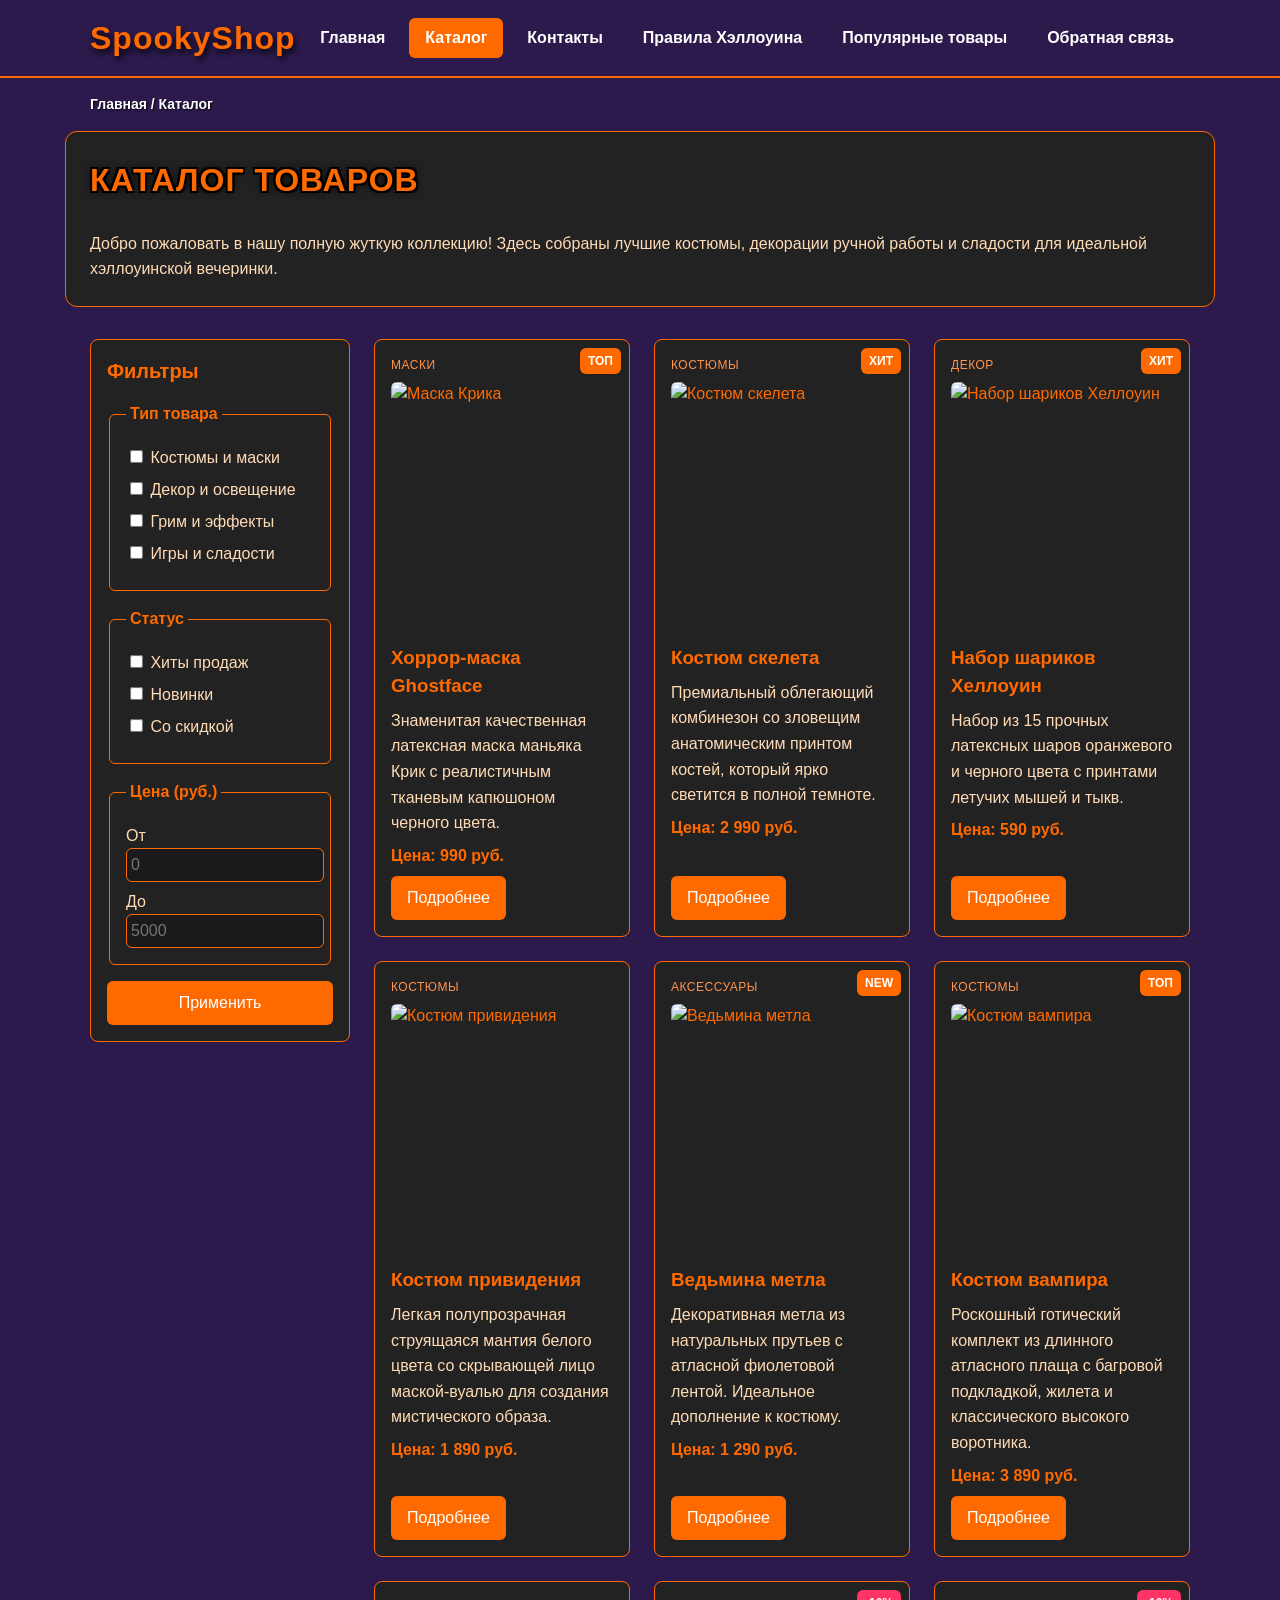
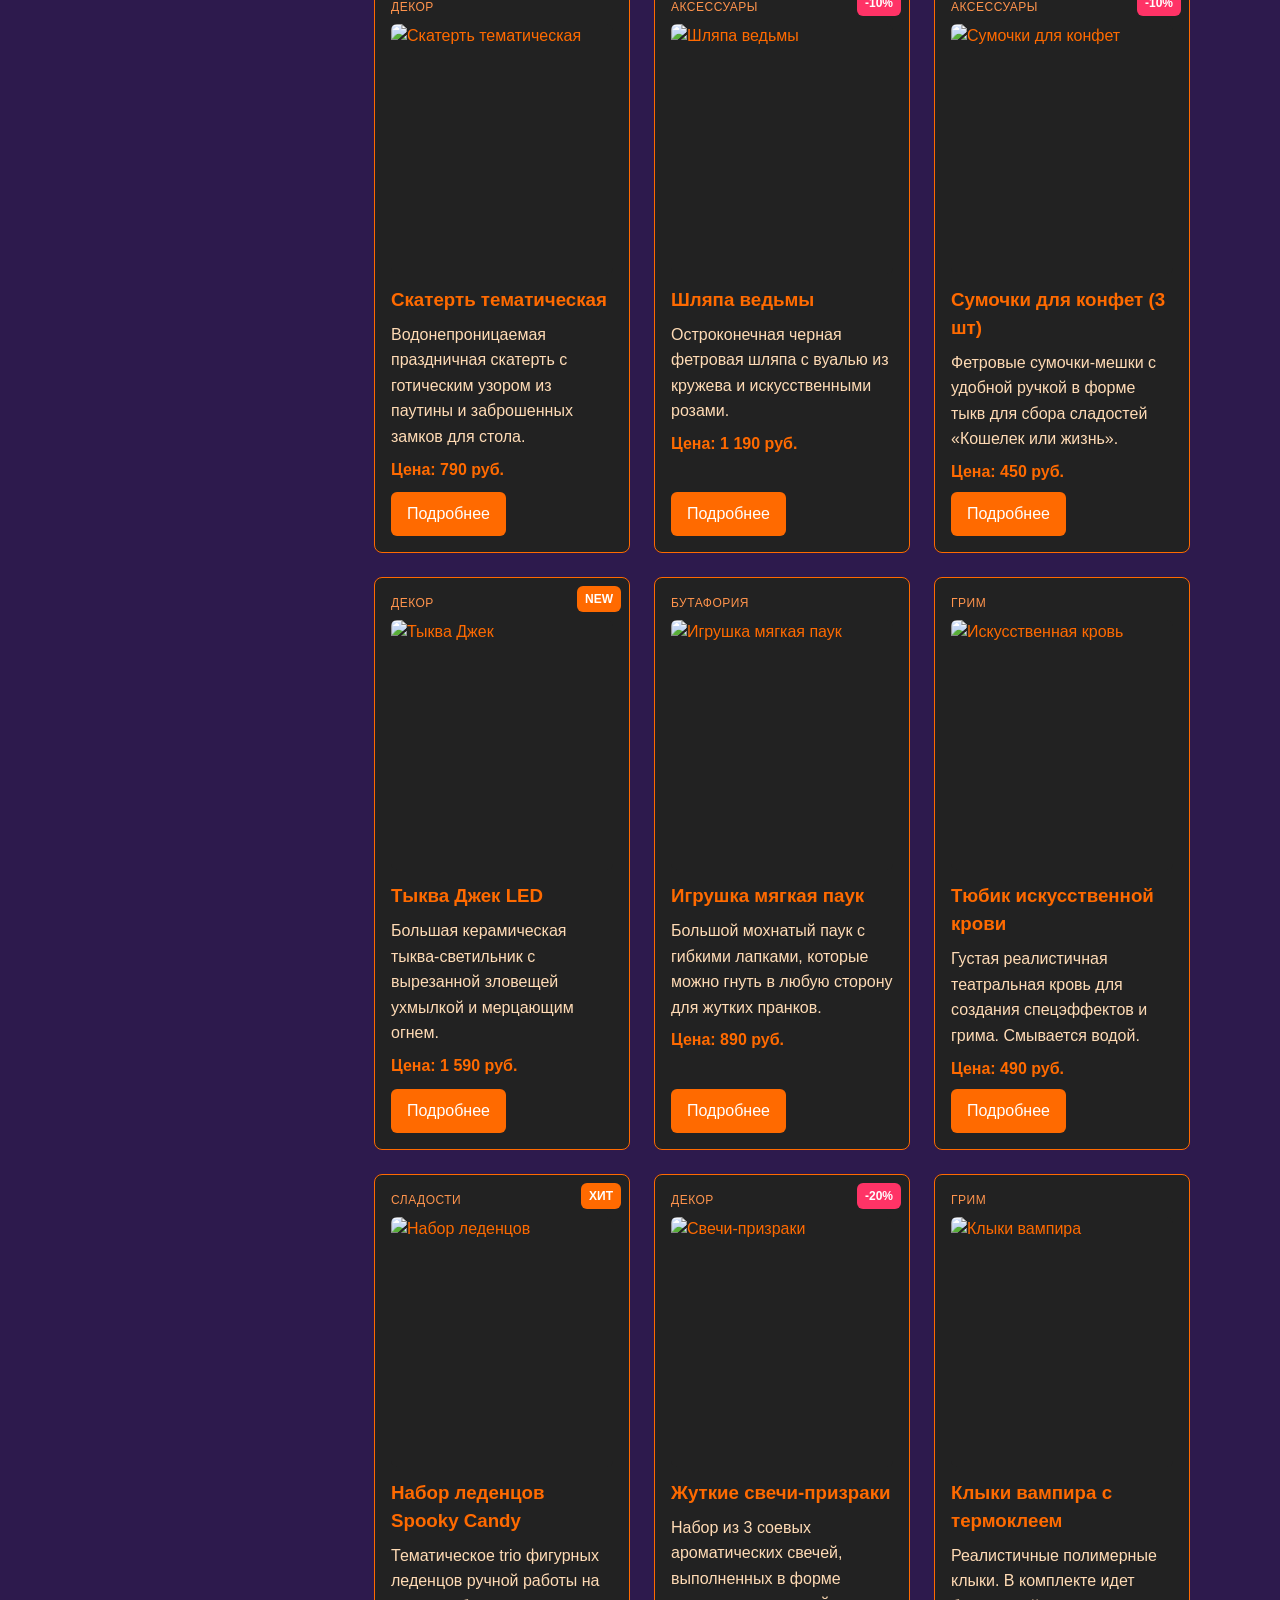
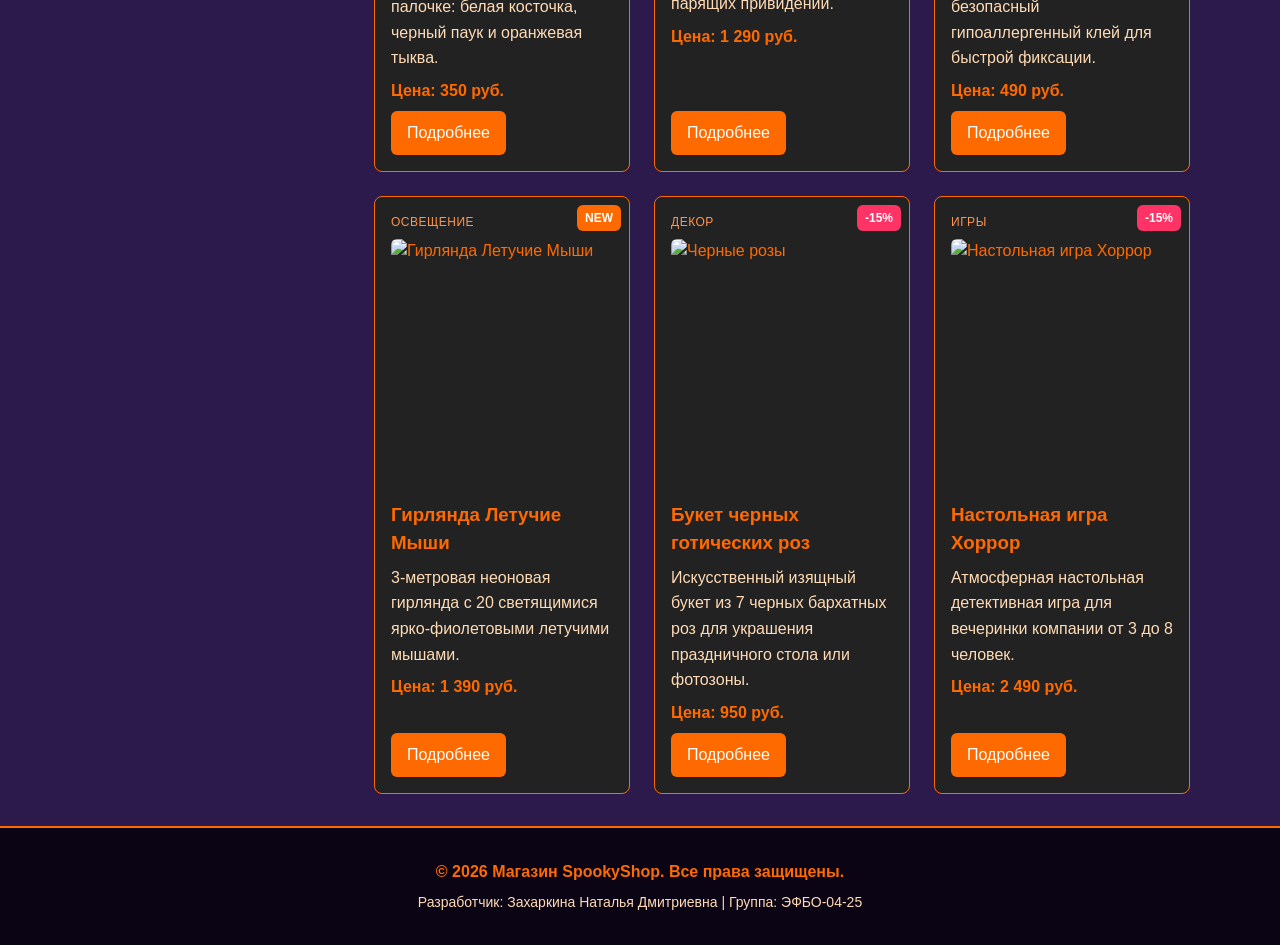
==== catalog.html @ 8a0ea906 "feat: complete spooky shop code text files only" ====
<!DOCTYPE html>
<html lang="ru">
<head>
  <meta charset="UTF-8">
  <meta name="viewport" content="width=device-width, initial-scale=1.0">
  <meta name="description" content="Каталог праздничного декора и костюмов на Хэллоуин в SpookyShop.">
  <meta property="og:type" content="website">
  <meta property="og:title" content="Каталог — SpookyShop">
  <meta property="og:description" content="Найдите идеальные товары для незабываемой мистической ночи.">
  <meta property="og:image" content="https://github.io">
  <title>Каталог — SpookyShop</title>
  <link rel="stylesheet" href="css/style.css">
</head>
<body>

  <header class="site-header">
    <div class="site-header__inner">
      <a class="site-header__logo" href="index.html">SpookyShop</a>
      <nav class="site-nav" aria-label="Основная навигация">
        <ul class="site-nav__list">
          <li class="site-nav__item"><a class="site-nav__link" href="index.html">Главная</a></li>
          <li class="site-nav__item"><a class="site-nav__link site-nav__link--active" href="catalog.html">Каталог</a></li>
          <li class="site-nav__item"><a class="site-nav__link" href="contacts.html">Контакты</a></li>
          <li class="site-nav__item"><a class="site-nav__link" href="index.html#advantages">Правила Хэллоуина</a></li>
          <li class="site-nav__item"><a class="site-nav__link" href="index.html#popular">Популярные товары</a></li>
          <li class="site-nav__item"><a class="site-nav__link" href="index.html#contacts">Обратная связь</a></li>
        </ul>
      </nav>
    </div>
  </header>

  <main class="main-content">
    <nav class="breadcrumbs" aria-label="Хлебные крошки">
      <a class="breadcrumbs__link" href="index.html">Главная</a>
      <span class="breadcrumbs__current">Каталог</span>
    </nav>
    
    <section class="section" style="background-color: var(--color-surface-card); padding: var(--space-lg); border-radius: var(--radius-lg); border: 1px solid var(--color-border); margin-bottom: var(--space-xl);">
      <h1 class="section__title" style="color: var(--color-primary); margin-top: 0;">КАТАЛОГ ТОВАРОВ</h1>
      <p style="color: #ffdbb5; margin-bottom: 0; line-height: 1.6;">
        Добро пожаловать в нашу полную жуткую коллекцию! Здесь собраны лучшие костюмы, декорации ручной работы и сладости для идеальной хэллоуинской вечеринки.
      </p>
    </section>
    
    <div class="catalog-layout">
      <!-- Левая колонка: Расширенные фильтры -->
      <aside class="catalog-filters">
        <h2 class="catalog-filters__title" style="color: var(--color-primary); font-size: 20px; margin-top: 0;">Фильтры</h2>
        <form class="filters-form" action="#" method="get" style="color: #ffdbb5;">
          
          <!-- Новые фильтры по категориям товаров -->
          <fieldset class="filters-form__fieldset" style="border: 1px solid var(--color-border); margin-bottom: var(--space-md); padding: var(--space-md); border-radius: var(--radius-sm);">
            <legend class="filters-form__legend" style="color: var(--color-primary); font-weight: 700; padding: 0 var(--space-xs);">Тип товара</legend>
            <label class="filters-form__label" style="display: block; margin-top: var(--space-xs);"><input type="checkbox" name="type" value="costumes"> Костюмы и маски</label>
            <label class="filters-form__label" style="display: block; margin-top: var(--space-xs);"><input type="checkbox" name="type" value="decor"> Декор и освещение</label>
            <label class="filters-form__label" style="display: block; margin-top: var(--space-xs);"><input type="checkbox" name="type" value="makeup"> Грим и эффекты</label>
            <label class="filters-form__label" style="display: block; margin-top: var(--space-xs);"><input type="checkbox" name="type" value="sweets"> Игры и сладости</label>
          </fieldset>

          <fieldset class="filters-form__fieldset" style="border: 1px solid var(--color-border); margin-bottom: var(--space-md); padding: var(--space-md); border-radius: var(--radius-sm);">
            <legend class="filters-form__legend" style="color: var(--color-primary); font-weight: 700; padding: 0 var(--space-xs);">Статус</legend>
            <label class="filters-form__label" style="display: block; margin-top: var(--space-xs);"><input type="checkbox" name="status" value="hit"> Хиты продаж</label>
            <label class="filters-form__label" style="display: block; margin-top: var(--space-xs);"><input type="checkbox" name="status" value="new"> Новинки</label>
            <label class="filters-form__label" style="display: block; margin-top: var(--space-xs);"><input type="checkbox" name="status" value="discount"> Со скидкой</label>
          </fieldset>
          
          <fieldset class="filters-form__fieldset" style="border: 1px solid var(--color-border); margin-bottom: var(--space-md); padding: var(--space-md); border-radius: var(--radius-sm);">
            <legend class="filters-form__legend" style="color: var(--color-primary); font-weight: 700; padding: 0 var(--space-xs);">Цена (руб.)</legend>
            <label for="price-from" style="display:block; margin-top: var(--space-xs);">От</label>
            <input class="filters-form__input" id="price-from" type="number" placeholder="0" style="background: #1a1a1a; color: #fff; border: 1px solid var(--color-border); padding: var(--space-xs); width: 100%; border-radius: var(--radius-sm);">
            <label for="price-to" style="display:block; margin-top: var(--space-sm);">До</label>
            <input class="filters-form__input" id="price-to" type="number" placeholder="5000" style="background: #1a1a1a; color: #fff; border: 1px solid var(--color-border); padding: var(--space-xs); width: 100%; border-radius: var(--radius-sm);">
          </fieldset>
          <button class="button button--primary" type="submit" style="width: 100%;">Применить</button>
        </form>
      </aside>
      
      <!-- Правая колонка: ПЕРЕМЕШАННАЯ сетка из 18 товаров -->
      <section class="catalog-products">
        <h2 class="catalog-products__title" style="display: none;">Товары</h2>
        <div class="products-grid">
          
          <!-- 1. Маска Крика -->
          <article class="product-card product-card--vampire">
            <span class="product-card__badge product-card__badge--hit">ТОП</span>
            <span class="product-card__category">Маски</span>
            <img class="product-card__image" src="images/scream.jpg" alt="Маска Крика">
            <h3 class="product-card__title">Хоррор-маска Ghostface</h3>
            <p class="product-card__description">Знаменитая качественная латексная маска маньяка Крик с реалистичным тканевым капюшоном черного цвета.</p>
            <p class="product-card__price">Цена: 990 руб.</p>
            <a class="button button--primary product-card__button" href="product.html">Подробнее</a>
          </article>

          <!-- 2. Костюм скелета -->
          <article class="product-card product-card--skeleton">
            <span class="product-card__badge product-card__badge--hit">ХИТ</span>
            <span class="product-card__category">Костюмы</span>
            <img class="product-card__image" src="images/skeleton.png" alt="Костюм скелета">
            <h3 class="product-card__title">Костюм скелета</h3>
            <p class="product-card__description">Премиальный облегающий комбинезон со зловещим анатомическим принтом костей, который ярко светится в полной темноте.</p>
            <p class="product-card__price">Цена: 2 990 руб.</p>
            <a class="button button--primary product-card__button" href="product.html">Подробнее</a>
          </article>

          <!-- 3. Набор шариков Хеллоуин -->
          <article class="product-card product-card--pumpkin">
            <span class="product-card__badge product-card__badge--hit">ХИТ</span>
            <span class="product-card__category">Декор</span>
            <img class="product-card__image" src="images/balloon.png" alt="Набор шариков Хеллоуин">
            <h3 class="product-card__title">Набор шариков Хеллоуин</h3>
            <p class="product-card__description">Набор из 15 прочных латексных шаров оранжевого и черного цвета с принтами летучих мышей и тыкв.</p>
            <p class="product-card__price">Цена: 590 руб.</p>
            <a class="button button--primary product-card__button" href="product.html">Подробнее</a>
          </article>

          <!-- 4. Костюм привидения -->
          <article class="product-card product-card--ghost">
            <span class="product-card__category">Костюмы</span>
            <img class="product-card__image" src="images/ghost.png" alt="Костюм привидения">
            <h3 class="product-card__title">Костюм привидения</h3>
            <p class="product-card__description">Легкая полупрозрачная струящаяся мантия белого цвета со скрывающей лицо маской-вуалью для создания мистического образа.</p>
            <p class="product-card__price">Цена: 1 890 руб.</p>
            <a class="button button--primary product-card__button" href="product.html">Подробнее</a>
          </article>

                    <!-- 5. Ведьмина метла -->
          <article class="product-card product-card--witch">
            <span class="product-card__badge product-card__badge--hit">NEW</span>
            <span class="product-card__category">Аксессуары</span>
            <img class="product-card__image" src="images/broom.jpg" alt="Ведьмина метла">
            <h3 class="product-card__title">Ведьмина метла</h3>
            <p class="product-card__description">Декоративная метла из натуральных прутьев с атласной фиолетовой лентой. Идеальное дополнение к костюму.</p>
            <p class="product-card__price">Цена: 1 290 руб.</p>
            <a class="button button--primary product-card__button" href="product.html">Подробнее</a>
          </article>

          <!-- 6. Костюм вампира -->
          <article class="product-card product-card--vampire">
            <span class="product-card__badge product-card__badge--hit">ТОП</span>
            <span class="product-card__category">Костюмы</span>
            <img class="product-card__image" src="images/vampire.png" alt="Костюм вампира">
            <h3 class="product-card__title">Костюм вампира</h3>
            <p class="product-card__description">Роскошный готический комплект из длинного атласного плаща с багровой подкладкой, жилета и классического высокого воротника.</p>
            <p class="product-card__price">Цена: 3 890 руб.</p>
            <a class="button button--primary product-card__button" href="product.html">Подробнее</a>
          </article>

          <!-- 7. Скатерть тематическая -->
          <article class="product-card product-card--witch">
            <span class="product-card__category">Декор</span>
            <img class="product-card__image" src="images/tablecloth.jpg" alt="Скатерть тематическая">
            <h3 class="product-card__title">Скатерть тематическая</h3>
            <p class="product-card__description">Водонепроницаемая праздничная скатерть с готическим узором из паутины и заброшенных замков для стола.</p>
            <p class="product-card__price">Цена: 790 руб.</p>
            <a class="button button--primary product-card__button" href="product.html">Подробнее</a>
          </article>

          <!-- 8. Шляпа ведьмы -->
          <article class="product-card product-card--witch">
            <span class="product-card__badge product-card__badge--discount">-10%</span>
            <span class="product-card__category">Аксессуары</span>
            <img class="product-card__image" src="images/witch.png" alt="Шляпа ведьмы">
            <h3 class="product-card__title">Шляпа ведьмы</h3>
            <p class="product-card__description">Остроконечная черная фетровая шляпа с вуалью из кружева и искусственными розами.</p>
            <p class="product-card__price">Цена: 1 190 руб.</p>
            <a class="button button--primary product-card__button" href="product.html">Подробнее</a>
          </article>

          <!-- 9. Сумочки для конфет -->
          <article class="product-card product-card--pumpkin">
            <span class="product-card__badge product-card__badge--discount">-10%</span>
            <span class="product-card__category">Аксессуары</span>
            <img class="product-card__image" src="images/bag.jpg" alt="Сумочки для конфет">
            <h3 class="product-card__title">Сумочки для конфет (3 шт)</h3>
            <p class="product-card__description">Фетровые сумочки-мешки с удобной ручкой в форме тыкв для сбора сладостей «Кошелек или жизнь».</p>
            <p class="product-card__price">Цена: 450 руб.</p>
            <a class="button button--primary product-card__button" href="product.html">Подробнее</a>
          </article>

          <!-- 10. Тыква Джек LED -->
          <article class="product-card product-card--pumpkin">
            <span class="product-card__badge product-card__badge--hit">NEW</span>
            <span class="product-card__category">Декор</span>
            <img class="product-card__image" src="images/pumpkin.png" alt="Тыква Джек">
            <h3 class="product-card__title">Тыква Джек LED</h3>
            <p class="product-card__description">Большая керамическая тыква-светильник с вырезанной зловещей ухмылкой и мерцающим огнем.</p>
            <p class="product-card__price">Цена: 1 590 руб.</p>
            <a class="button button--primary product-card__button" href="product.html">Подробнее</a>
          </article>

          <!-- 11. Игрушка мягкая паук -->
          <article class="product-card product-card--garland">
            <span class="product-card__category">Бутафория</span>
            <img class="product-card__image" src="images/spider.jpg" alt="Игрушка мягкая паук">
            <h3 class="product-card__title">Игрушка мягкая паук</h3>
            <p class="product-card__description">Большой мохнатый паук с гибкими лапками, которые можно гнуть в любую сторону для жутких пранков.</p>
            <p class="product-card__price">Цена: 890 руб.</p>
            <a class="button button--primary product-card__button" href="product.html">Подробнее</a>
          </article>

          <!-- 12. Тюбик искусственной крови -->
          <article class="product-card product-card--blood">
            <span class="product-card__category">Грим</span>
            <img class="product-card__image" src="images/blood.png" alt="Искусственная кровь">
            <h3 class="product-card__title">Тюбик искусственной крови</h3>
            <p class="product-card__description">Густая реалистичная театральная кровь для создания спецэффектов и грима. Смывается водой.</p>
            <p class="product-card__price">Цена: 490 руб.</p>
            <a class="button button--primary product-card__button" href="product.html">Подробнее</a>
          </article>

          <!-- 13. Набор леденцов -->
          <article class="product-card product-card--blood">
            <span class="product-card__badge product-card__badge--hit">ХИТ</span>
            <span class="product-card__category">Сладости</span>
            <img class="product-card__image" src="images/candy.jpg" alt="Набор леденцов">
            <h3 class="product-card__title">Набор леденцов Spooky Candy</h3>
            <p class="product-card__description">Тематическое triо фигурных леденцов ручной работы на палочке: белая косточка, черный паук и оранжевая тыква.</p>
            <p class="product-card__price">Цена: 350 руб.</p>
            <a class="button button--primary product-card__button" href="product.html">Подробнее</a>
          </article>

          <!-- 14. Жуткие свечи-призраки -->
          <article class="product-card product-card--candles">
            <span class="product-card__badge product-card__badge--discount">-20%</span>
            <span class="product-card__category">Декор</span>
            <img class="product-card__image" src="images/candle.png" alt="Свечи-призраки">
            <h3 class="product-card__title">Жуткие свечи-призраки</h3>
            <p class="product-card__description">Набор из 3 соевых ароматических свечей, выполненных в форме парящих привидений.</p>
            <p class="product-card__price">Цена: 1 290 руб.</p>
            <a class="button button--primary product-card__button" href="product.html">Подробнее</a>
          </article>

          <!-- 15. Клыки вампира -->
          <article class="product-card product-card--vampire">
            <span class="product-card__category">Грим</span>
            <img class="product-card__image" src="images/fangs.jpg" alt="Клыки вампира">
            <h3 class="product-card__title">Клыки вампира с термоклеем</h3>
            <p class="product-card__description">Реалистичные полимерные клыки. В комплекте идет безопасный гипоаллергенный клей для быстрой фиксации.</p>
            <p class="product-card__price">Цена: 490 руб.</p>
            <a class="button button--primary product-card__button" href="product.html">Подробнее</a>
          </article>

          <!-- 16. Гирлянда Летучие Мыши -->
          <article class="product-card product-card--garland">
            <span class="product-card__badge product-card__badge--hit">NEW</span>
            <span class="product-card__category">Освещение</span>
            <img class="product-card__image" src="images/garland.png" alt="Гирлянда Летучие Мыши">
            <h3 class="product-card__title">Гирлянда Летучие Мыши</h3>
            <p class="product-card__description">3-метровая неоновая гирлянда с 20 светящимися ярко-фиолетовыми летучими мышами.</p>
            <p class="product-card__price">Цена: 1 390 руб.</p>
            <a class="button button--primary product-card__button" href="product.html">Подробнее</a>
          </article>

                    <!-- 17. Букет черных готических роз -->
          <article class="product-card product-card--witch">
            <span class="product-card__badge product-card__badge--discount">-15%</span>
            <span class="product-card__category">Декор</span>
            <img class="product-card__image" src="images/roses.jpg" alt="Черные розы">
            <h3 class="product-card__title">Букет черных готических роз</h3>
            <p class="product-card__description">Искусственный изящный букет из 7 черных бархатных роз для украшения праздничного стола или фотозоны.</p>
            <p class="product-card__price">Цена: 950 руб.</p>
            <a class="button button--primary product-card__button" href="product.html">Подробнее</a>
          </article>

          <!-- 18. Настольная игра Хоррор -->
          <article class="product-card product-card--game">
            <span class="product-card__badge product-card__badge--discount">-15%</span>
            <span class="product-card__category">Игры</span>
            <img class="product-card__image" src="images/game.png" alt="Настольная игра Хоррор">
            <h3 class="product-card__title">Настольная игра Хоррор</h3>
            <p class="product-card__description">Атмосферная настольная детективная игра для вечеринки компании от 3 до 8 человек.</p>
            <p class="product-card__price">Цена: 2 490 руб.</p>
            <a class="button button--primary product-card__button" href="product.html">Подробнее</a>
          </article>
        </div>
      </section>
    </div>
  </main>

  <footer class="site-footer" id="contacts" style="padding: var(--space-xl) var(--space-lg); margin-top: var(--space-xl);">
    <div style="max-width: var(--container-width); margin: 0 auto; text-align: center;">
      <p style="margin: 0 0 var(--space-sm); font-weight: 700;">&copy; 2026 Магазин SpookyShop. Все права защищены.</p>
      <p style="margin: 0; color: #ffdbb5; font-size: 14px;">Разработчик: Захаркина Наталья Дмитриевна | Группа: ЭФБО-04-25</p>
    </div>
  </footer>

</body>
</html>
---- css/style.css ----
/* 1. Переменные проекта (Дизайн-токены) */
:root {
  --color-bg: #2d1a4d; 
  --color-text: #ff6a00; 
  --color-muted: #ff944d; 
  --color-primary: #ff6a00; 
  --color-primary-dark: #cc5200; 
  --color-border: #ff6a00; 
  --color-border-input: #ff6a00;
  --color-surface: #0a0414; 
  --color-surface-card: #222222; 
  --color-surface-accent: #222222; 
  --color-surface-aside: #222222; 
  --color-danger: #ff3366;
  --color-success: #00ff66;
  --color-success-bg: rgba(0, 255, 102, 0.1);
  --color-white: #ffffff; 

  --space-xs: 4px;
  --space-sm: 8px;
  --space-md: 16px;
  --space-lg: 24px;
  --space-xl: 32px;

  --radius-sm: 6px;
  --radius-md: 8px;
  --radius-lg: 12px;

  --container-width: 1100px;
}

/* 2. Базовые стили (Глобальные правила) */
body {
  margin: 0;
  font-family: Arial, sans-serif;
  line-height: 1.5;
  color: var(--color-text);
  background-color: var(--color-bg);
  
  background-image: url('../images/fon.png');
  
  background-size: cover;
  
  background-repeat: no-repeat;

  background-attachment: fixed;
  
  background-position: center;
}

/* Делаем контентную оболочку прозрачной, чтобы проявились привидения с фона */
header,
main,
footer {
  background-color: transparent !important;
}

/* 3. Общие элементы интерфейса (Блок БЭМ: button) */
.button {
  display: inline-block;
  padding: 10px var(--space-md);
  font: inherit;
  text-decoration: none;
  border-radius: var(--radius-sm);
  border: none;
  cursor: pointer;
  transition: background-color 0.2s ease, color 0.2s ease;
}

.button--primary {
  color: var(--color-white);
  background-color: var(--color-primary);
}

.button--primary:hover {
  background-color: var(--color-primary-dark);
  color: var(--color-white);
}

.button--secondary {
  color: var(--color-primary);
  background-color: transparent;
  border: 1px solid var(--color-primary);
}

.button--secondary:hover {
  color: var(--color-white);
  background-color: var(--color-primary);
}

.button:focus-visible {
  outline: 2px solid var(--color-primary);
  outline-offset: 2px;
}

.button:disabled,
.button--disabled {
  opacity: 0.6;
  cursor: not-allowed;
}

/* 4. Компоненты страницы (Блоки БЭМ) — Исправлено под дизайн SpookyShop */

/* Блок шапки сайта */
.site-header {
  background-color: rgba(10, 4, 20, 0.95); 
  backdrop-filter: blur(8px);
  border-bottom: 2px solid var(--color-primary);
  position: sticky;
  top: 0;
  z-index: 100;
  padding: 10px 0; 
}

.site-header__inner {
  max-width: var(--container-width);
  margin: 0 auto;
  padding: 0 var(--space-lg); 
  display: flex; 
  justify-content: space-between; 
  align-items: center; 
}
.site-header__logo {
  font-weight: 700;
  color: var(--color-primary);
  text-decoration: none;
  font-size: 32px;
  letter-spacing: 1px;
  padding: var(--space-xs) 0;
  
 
  text-shadow: 2px 4px 6px rgba(0, 0, 0, 0.9);
}

/* Блок навигации */
.site-nav__list {
  display: flex; 
  flex-wrap: wrap;
  align-items: center;
  gap: var(--space-sm); 
  padding: 0;
  margin: 0; 
  list-style: none;
}

.site-nav__link {
  display: inline-block;
  padding: var(--space-sm) var(--space-md);
  color: #ffffff;
  text-decoration: none;
  border-radius: var(--radius-sm);
  font-weight: 700;
  font-size: 16px;
  transition: background-color 0.2s ease, color 0.2s ease;
}

.site-nav__link:hover {
  color: var(--color-white);
  background-color: var(--color-primary);
}

.site-nav__link:focus-visible {
  outline: 2px solid var(--color-primary);
  outline-offset: 3px;
}

.site-nav__link--active {
  color: var(--color-white);
  background-color: var(--color-primary);
}

/* Блок Hero (первый экран главной) */
.hero {
  max-width: var(--container-width);
  margin: var(--space-xl) auto;
  padding: var(--space-xl) var(--space-lg);
  
  
  background: linear-gradient(135deg, #120524 0%, #250947 50%, #0d031a 100%);
  
  border: 1px solid var(--color-border); 
  border-radius: var(--radius-lg);
  color: var(--color-white); 
  box-shadow: 0 0 25px rgba(255, 106, 0, 0.2); 
  text-align: center;
}

.hero__title {
  margin-top: 0;
  font-size: 38px;
  color: #ff6a00; /* Ярко-оранжевый цвет */
  text-transform: uppercase;
  letter-spacing: 1px;
  

  text-shadow: 
    2px 2px 0px #000000, 
    -2px -2px 0px #000000, 
    2px -2px 0px #000000, 
    -2px 2px 0px #000000,
    0 0 15px rgba(255, 106, 0, 0.6);
  margin-bottom: var(--space-md);
}

.hero__text {
  max-width: 820px;
  margin: 0 auto var(--space-lg);
  font-size: 18px;
  line-height: 1.6;
  color: #e2d7f5; 
}

/* Блок универсальной секции */
.section {
  max-width: var(--container-width);
  margin: 0 auto var(--space-xl);
  scroll-margin-top: 100px; 
}

.section__title {
  margin-top: 0;
  color: var(--color-primary); 
  text-shadow: 
    2px 2px 0px #000000, 
    -2px -2px 0px #000000, 
    2px -2px 0px #000000, 
    -2px 2px 0px #000000,
    0 0 10px rgba(0, 0, 0, 0.9); 
  font-size: 32px;
  text-transform: uppercase;
  letter-spacing: 1px;
}

.section__list {
  margin-bottom: 0;
  padding-left: var(--space-lg);
  margin-top: var(--space-sm);
}

/* Блок сетки товаров */
.products-grid {
  display: grid;
  grid-template-columns: repeat(3, 1fr);
  gap: var(--space-lg);
}

/* Блок карточки товара */
.product-card {
  position: relative;
  display: flex;
  flex-direction: column;
  gap: var(--space-sm);
  padding: var(--space-md);
  border: 1px solid var(--color-border); 
  border-radius: var(--radius-md);
  background-color: var(--color-surface-card); 
  transition: border-color 0.2s ease, box-shadow 0.2s ease;
}

.product-card:hover {
  border-color: var(--color-white);
  box-shadow: 0 0 15px rgba(255, 106, 0, 0.4);
}

/* Стилизация картинок внутри карточек товаров */
.product-card__image {
  width: 100%;
  height: 250px;
  object-fit: contain;
  border-radius: var(--radius-sm);
  margin-bottom: var(--space-xs);
  background-color: var(--color-surface-card);
}

/* Позиционирование бейджей на карточках товаров */
.product-card__badge {
  position: absolute;
  top: var(--space-sm);
  right: var(--space-sm);
  padding: var(--space-xs) var(--space-sm);
  font-size: 12px;
  font-weight: 700;
  color: var(--color-white);
  border-radius: var(--radius-sm);
  z-index: 1;
}

.product-card__badge--hit {
  background-color: var(--color-primary);
}

.product-card__badge--discount {
  background-color: var(--color-danger);
}

/* Оформление категории товара */
.product-card__category {
  font-size: 12px;
  color: var(--color-muted);
  text-transform: uppercase;
  letter-spacing: 0.5px;
}

.product-card__title {
  margin: 0;
  color: var(--color-primary);
}

.product-card__description {
  margin: 0;
  color: #ffdbb5; 
  text-align: left; 
  line-height: 1.6;
}

.product-card__price {
  margin: 0;
  font-weight: 700;
  color: var(--color-primary);
}

.product-card__button {
  margin-top: auto;
  align-self: flex-start;
}

/* Блок хлебных крошек */
.breadcrumbs {
  max-width: var(--container-width);
  margin: var(--space-md) auto; 
  font-size: 14px;
  font-weight: 700; 
  color: #ffffff; 
  text-shadow: 1px 1px 2px rgba(0, 0, 0, 0.8); 
}

.breadcrumbs__link {
  color: #ffffff;
  text-decoration: none;
  transition: color 0.2s ease;
}

.breadcrumbs__link:hover {
  color: var(--color-primary); 
  text-decoration: underline;
}

.breadcrumbs__current::before {
  content: " / ";
  color: #ffffff; 
  text-shadow: 1px 1px 2px rgba(0, 0, 0, 0.8);
}

/* Блок боковой панели */
.aside-info {
  max-width: var(--container-width);
  margin: var(--space-xl) auto; 
  padding: var(--space-lg);
  border-left: 4px solid var(--color-primary);
  background-color: var(--color-surface-card);
  border-radius: 0 var(--radius-lg) var(--radius-lg) 0;
}

.aside-info__title {
  margin-top: 0;
  color: var(--color-primary);
}

.aside-info__text {
  margin: 0;
  color: #ffdbb5; 
  line-height: 1.6;
}

/* Блок подвала сайта */
.site-footer {
  background-color: var(--color-surface) !important; 
  border-top: 2px solid var(--color-primary); 
  color: var(--color-primary);
  text-align: center;
}

.filters-form__label {
  display: block;
  margin-bottom: var(--space-sm);
}

.filters-form__input {
  width: 100%;
  padding: 8px 10px;
  border: 1px solid var(--color-border);
  border-radius: var(--radius-sm);
  font: inherit;
}

/* Блок модального окна */
.order-dialog {
  width: min(100% - 32px, 560px);
  padding: var(--space-lg);
  border: none;
  border-radius: var(--radius-lg);
}

.order-dialog::backdrop {
  background-color: rgba(0, 0, 0, 0.5);
}

.order-dialog__title {
  margin-top: 0;
}

/* Блок формы заказа */
.order-form__field {
/* Блок формы заказа */
.order-form__field {
  margin-bottom: var(--space-md);
}

.order-form__label {
  display: block;
  margin-bottom: var(--space-xs);
}

.order-form__input,
.order-form__select,
.order-form__textarea {
  width: 100%;
  padding: 10px 12px;
  border: 1px solid var(--color-border-input);
  border-radius: var(--radius-sm);
  font: inherit;
}

.order-form__checkbox {
  width: auto;
}

.order-form__help {
  display: block;
  margin-top: var(--space-xs);
  color: var(--color-muted);
}

.order-form__input:hover,
.order-form__select:hover,
.order-form__textarea:hover {
  border-color: var(--color-primary);
}

.order-form__input:focus-visible,
.order-form__select:focus-visible,
.order-form__textarea:focus-visible {
  outline: 2px solid var(--color-primary);
  outline-offset: 3px;
}

.order-form__actions {
  display: flex;
  gap: var(--space-md);
  margin-top: var(--space-lg);
}

/* Глобальные состояния и эффекты */
html {
  scroll-behavior: smooth;
}

:target {
  outline: 2px dashed var(--color-primary);
  outline-offset: 4px;
}

[aria-invalid="true"] {
  border-color: var(--color-danger);
}

/* Блок сообщения об успехе */
.success-message {
  max-width: var(--container-width);
  margin: var(--space-lg) auto;
  padding: var(--space-md);
  border-left: 4px solid var(--color-success);
  background-color: var(--color-success-bg);
}

/* 6. Стили таблицы характеристик товара (Блок БЭМ: product-table) */
.product-table {
  width: 100%;
  max-width: var(--container-width);
  margin: var(--space-lg) auto;
  border-collapse: collapse;
  font-size: 16px;
}

.product-table__caption {
  padding: var(--space-sm);
  font-weight: 700;
  font-size: 18px;
  text-align: left;
  color: var(--color-text);
}

.product-table__th,
.product-table__td {
  padding: 12px var(--space-md);
  text-align: left;
  border-bottom: 1px solid var(--color-border);
}

.product-table__th {
  background-color: var(--color-surface-aside);
  font-weight: 700;
  color: var(--color-text);
}

.product-table__row:hover {
  background-color: var(--color-surface-accent);
}

}
/* Блок структуры страницы каталога */
.catalog-layout {
  max-width: var(--container-width);
  margin: 0 auto var(--space-xl);
  display: grid;
  grid-template-columns: 260px 1fr; 
  grid-template-areas: "filters products";
  gap: var(--space-lg);
  align-items: start;
}

.catalog-filters {
  grid-area: filters;
  padding: var(--space-md);
  border: 1px solid var(--color-border);
  border-radius: var(--radius-md);
  background-color: var(--color-surface-card);
}

.catalog-products {
  grid-area: products;
}
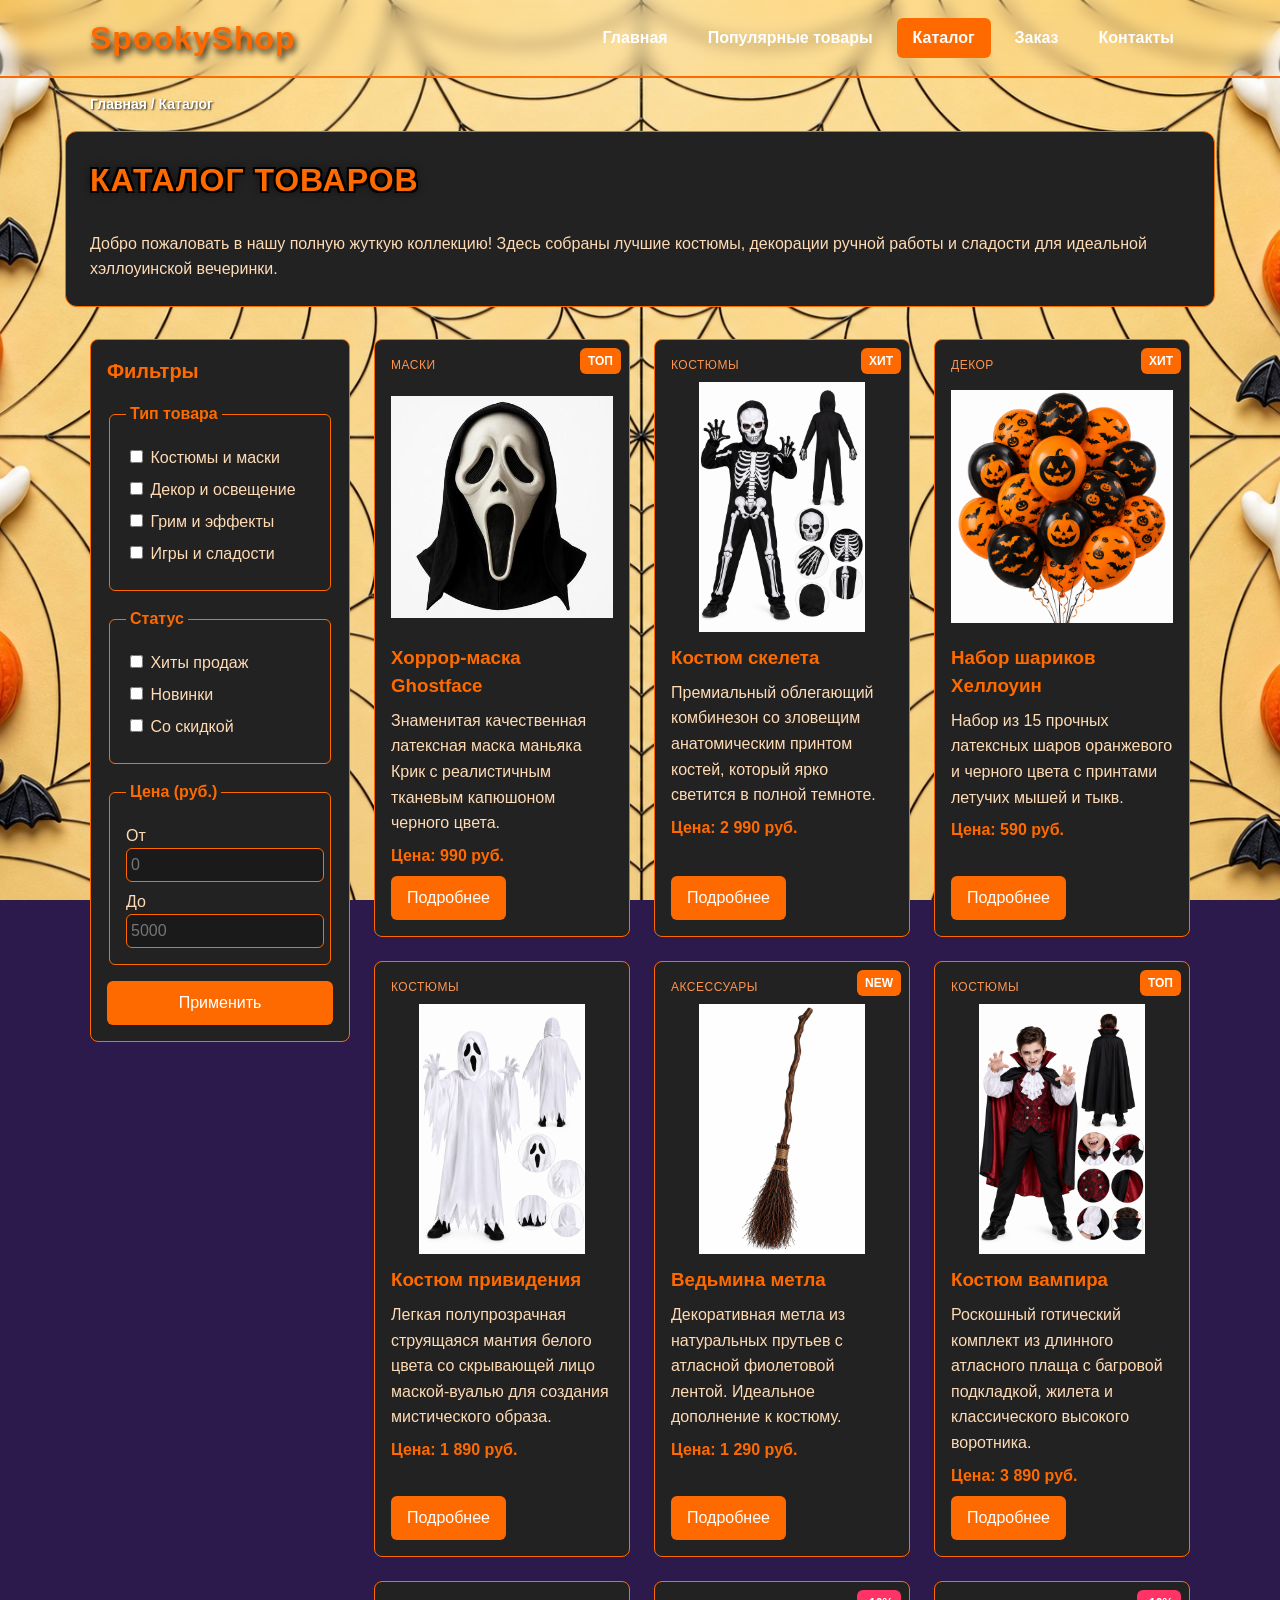
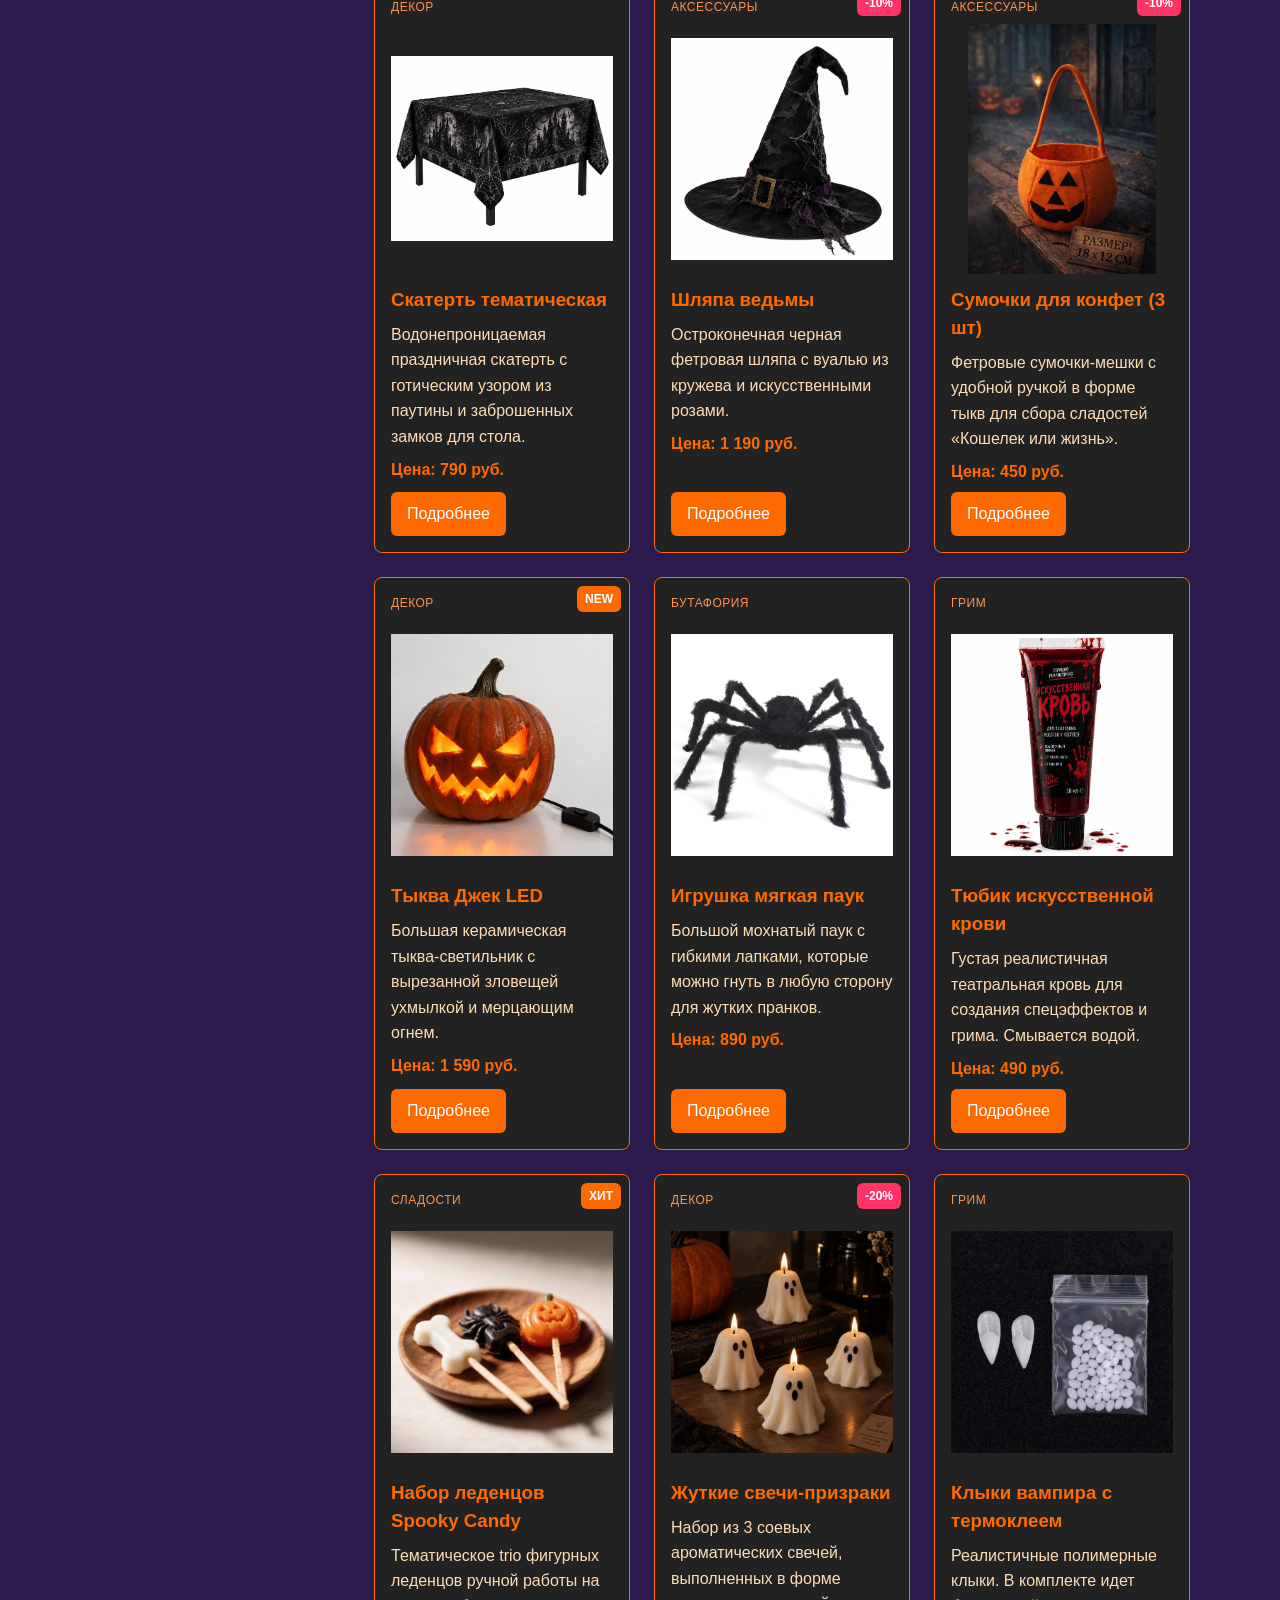
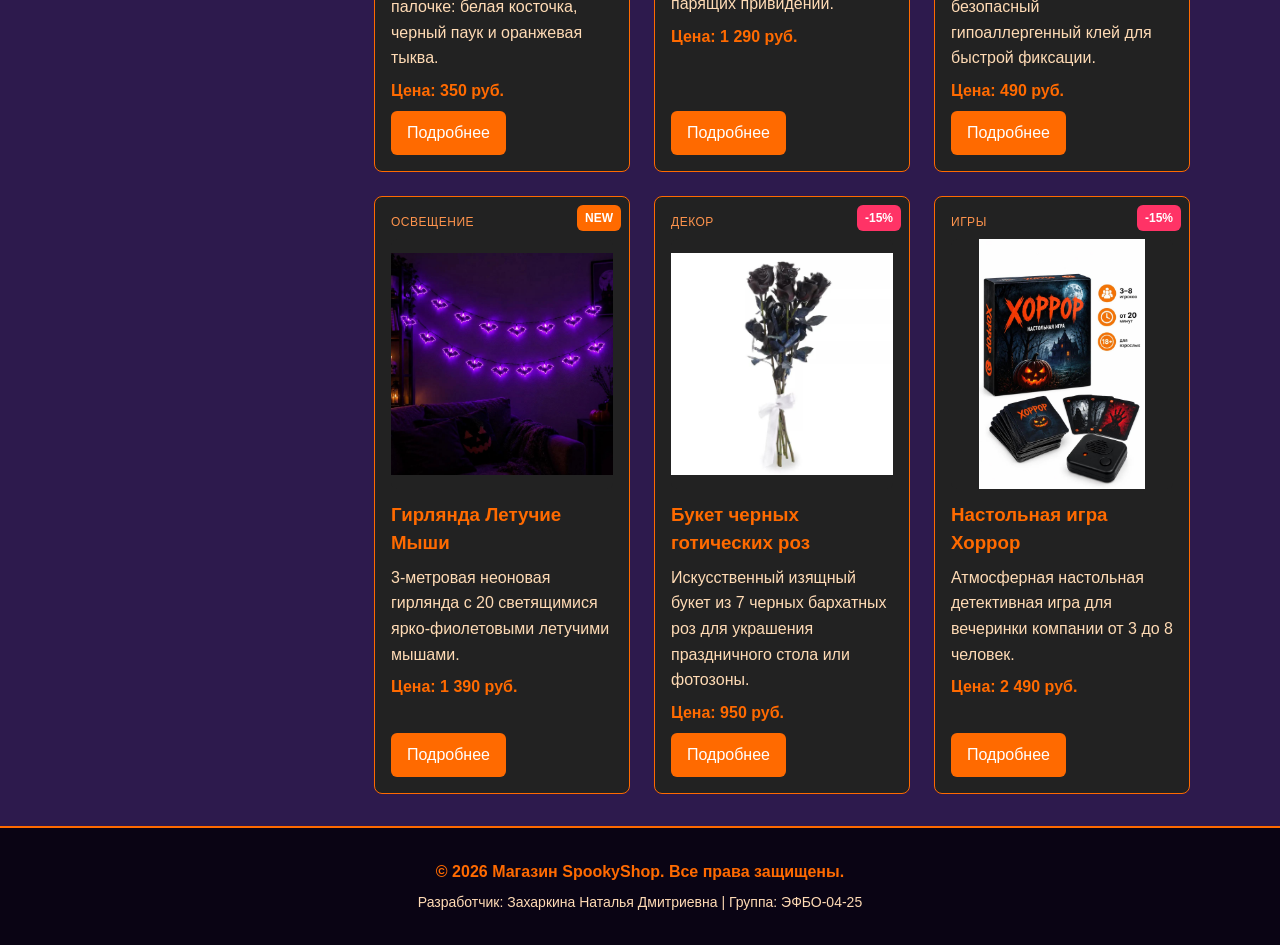
==== commit 13884627: "Add files via upload" ====
--- a/catalog.html
+++ b/catalog.html
@@ -19,13 +19,13 @@
       <nav class="site-nav" aria-label="Основная навигация">
         <ul class="site-nav__list">
           <li class="site-nav__item"><a class="site-nav__link" href="index.html">Главная</a></li>
+          <li class="site-nav__item"><a class="site-nav__link" href="index.html#popular">Популярные товары</a></li>
           <li class="site-nav__item"><a class="site-nav__link site-nav__link--active" href="catalog.html">Каталог</a></li>
+          <li class="site-nav__item"><a class="site-nav__link" href="order.html">Заказ</a></li>
           <li class="site-nav__item"><a class="site-nav__link" href="contacts.html">Контакты</a></li>
-          <li class="site-nav__item"><a class="site-nav__link" href="index.html#advantages">Правила Хэллоуина</a></li>
-          <li class="site-nav__item"><a class="site-nav__link" href="index.html#popular">Популярные товары</a></li>
-          <li class="site-nav__item"><a class="site-nav__link" href="index.html#contacts">Обратная связь</a></li>
         </ul>
       </nav>
+
     </div>
   </header>
 
@@ -48,7 +48,6 @@
         <h2 class="catalog-filters__title" style="color: var(--color-primary); font-size: 20px; margin-top: 0;">Фильтры</h2>
         <form class="filters-form" action="#" method="get" style="color: #ffdbb5;">
           
-          <!-- Новые фильтры по категориям товаров -->
           <fieldset class="filters-form__fieldset" style="border: 1px solid var(--color-border); margin-bottom: var(--space-md); padding: var(--space-md); border-radius: var(--radius-sm);">
             <legend class="filters-form__legend" style="color: var(--color-primary); font-weight: 700; padding: 0 var(--space-xs);">Тип товара</legend>
             <label class="filters-form__label" style="display: block; margin-top: var(--space-xs);"><input type="checkbox" name="type" value="costumes"> Костюмы и маски</label>
@@ -75,7 +74,7 @@
         </form>
       </aside>
       
-      <!-- Правая колонка: ПЕРЕМЕШАННАЯ сетка из 18 товаров -->
+      <!-- Правая колонка: Витрина из 18 товаров -->
       <section class="catalog-products">
         <h2 class="catalog-products__title" style="display: none;">Товары</h2>
         <div class="products-grid">
@@ -84,7 +83,7 @@
           <article class="product-card product-card--vampire">
             <span class="product-card__badge product-card__badge--hit">ТОП</span>
             <span class="product-card__category">Маски</span>
-            <img class="product-card__image" src="images/scream.jpg" alt="Маска Крика">
+            <img class="product-card__image" src="images/scream.png" alt="Маска Крика">
             <h3 class="product-card__title">Хоррор-маска Ghostface</h3>
             <p class="product-card__description">Знаменитая качественная латексная маска маньяка Крик с реалистичным тканевым капюшоном черного цвета.</p>
             <p class="product-card__price">Цена: 990 руб.</p>
@@ -123,17 +122,17 @@
             <a class="button button--primary product-card__button" href="product.html">Подробнее</a>
           </article>
 
-                    <!-- 5. Ведьмина метла -->
+          <!-- 5. Ведьмина метла -->
           <article class="product-card product-card--witch">
             <span class="product-card__badge product-card__badge--hit">NEW</span>
             <span class="product-card__category">Аксессуары</span>
-            <img class="product-card__image" src="images/broom.jpg" alt="Ведьмина метла">
+            <img class="product-card__image" src="images/broom.png" alt="Ведьмина метла">
             <h3 class="product-card__title">Ведьмина метла</h3>
             <p class="product-card__description">Декоративная метла из натуральных прутьев с атласной фиолетовой лентой. Идеальное дополнение к костюму.</p>
             <p class="product-card__price">Цена: 1 290 руб.</p>
             <a class="button button--primary product-card__button" href="product.html">Подробнее</a>
           </article>
-
+          
           <!-- 6. Костюм вампира -->
           <article class="product-card product-card--vampire">
             <span class="product-card__badge product-card__badge--hit">ТОП</span>
@@ -148,7 +147,7 @@
           <!-- 7. Скатерть тематическая -->
           <article class="product-card product-card--witch">
             <span class="product-card__category">Декор</span>
-            <img class="product-card__image" src="images/tablecloth.jpg" alt="Скатерть тематическая">
+            <img class="product-card__image" src="images/tablecloth.png" alt="Скатерть тематическая">
             <h3 class="product-card__title">Скатерть тематическая</h3>
             <p class="product-card__description">Водонепроницаемая праздничная скатерть с готическим узором из паутины и заброшенных замков для стола.</p>
             <p class="product-card__price">Цена: 790 руб.</p>
@@ -170,7 +169,7 @@
           <article class="product-card product-card--pumpkin">
             <span class="product-card__badge product-card__badge--discount">-10%</span>
             <span class="product-card__category">Аксессуары</span>
-            <img class="product-card__image" src="images/bag.jpg" alt="Сумочки для конфет">
+            <img class="product-card__image" src="images/bag.png" alt="Сумочки для конфет">
             <h3 class="product-card__title">Сумочки для конфет (3 шт)</h3>
             <p class="product-card__description">Фетровые сумочки-мешки с удобной ручкой в форме тыкв для сбора сладостей «Кошелек или жизнь».</p>
             <p class="product-card__price">Цена: 450 руб.</p>
@@ -191,7 +190,7 @@
           <!-- 11. Игрушка мягкая паук -->
           <article class="product-card product-card--garland">
             <span class="product-card__category">Бутафория</span>
-            <img class="product-card__image" src="images/spider.jpg" alt="Игрушка мягкая паук">
+            <img class="product-card__image" src="images/spider.png" alt="Игрушка мягкая паук">
             <h3 class="product-card__title">Игрушка мягкая паук</h3>
             <p class="product-card__description">Большой мохнатый паук с гибкими лапками, которые можно гнуть в любую сторону для жутких пранков.</p>
             <p class="product-card__price">Цена: 890 руб.</p>
@@ -212,9 +211,9 @@
           <article class="product-card product-card--blood">
             <span class="product-card__badge product-card__badge--hit">ХИТ</span>
             <span class="product-card__category">Сладости</span>
-            <img class="product-card__image" src="images/candy.jpg" alt="Набор леденцов">
+            <img class="product-card__image" src="images/candy.png" alt="Набор леденцов">
             <h3 class="product-card__title">Набор леденцов Spooky Candy</h3>
-            <p class="product-card__description">Тематическое triо фигурных леденцов ручной работы на палочке: белая косточка, черный паук и оранжевая тыква.</p>
+            <p class="product-card__description">Тематическое trio фигурных леденцов ручной работы на палочке: белая косточка, черный паук и оранжевая тыква.</p>
             <p class="product-card__price">Цена: 350 руб.</p>
             <a class="button button--primary product-card__button" href="product.html">Подробнее</a>
           </article>
@@ -233,7 +232,7 @@
           <!-- 15. Клыки вампира -->
           <article class="product-card product-card--vampire">
             <span class="product-card__category">Грим</span>
-            <img class="product-card__image" src="images/fangs.jpg" alt="Клыки вампира">
+            <img class="product-card__image" src="images/fangs.png" alt="Клыки вампира">
             <h3 class="product-card__title">Клыки вампира с термоклеем</h3>
             <p class="product-card__description">Реалистичные полимерные клыки. В комплекте идет безопасный гипоаллергенный клей для быстрой фиксации.</p>
             <p class="product-card__price">Цена: 490 руб.</p>
@@ -251,11 +250,11 @@
             <a class="button button--primary product-card__button" href="product.html">Подробнее</a>
           </article>
 
-                    <!-- 17. Букет черных готических роз -->
+          <!-- 17. Букет черных готических роз -->
           <article class="product-card product-card--witch">
             <span class="product-card__badge product-card__badge--discount">-15%</span>
             <span class="product-card__category">Декор</span>
-            <img class="product-card__image" src="images/roses.jpg" alt="Черные розы">
+            <img class="product-card__image" src="images/roses.png" alt="Черные розы">
             <h3 class="product-card__title">Букет черных готических роз</h3>
             <p class="product-card__description">Искусственный изящный букет из 7 черных бархатных роз для украшения праздничного стола или фотозоны.</p>
             <p class="product-card__price">Цена: 950 руб.</p>
@@ -277,7 +276,7 @@
     </div>
   </main>
 
-  <footer class="site-footer" id="contacts" style="padding: var(--space-xl) var(--space-lg); margin-top: var(--space-xl);">
+  <footer class="site-footer" style="padding: var(--space-xl) var(--space-lg); margin-top: var(--space-xl);">
     <div style="max-width: var(--container-width); margin: 0 auto; text-align: center;">
       <p style="margin: 0 0 var(--space-sm); font-weight: 700;">&copy; 2026 Магазин SpookyShop. Все права защищены.</p>
       <p style="margin: 0; color: #ffdbb5; font-size: 14px;">Разработчик: Захаркина Наталья Дмитриевна | Группа: ЭФБО-04-25</p>
@@ -285,10 +284,4 @@
   </footer>
 
 </body>
-</html>
-
-
-
-
-
-
+</html>
--- a/css/style.css
+++ b/css/style.css
@@ -540,3 +540,38 @@
 .catalog-products {
   grid-area: products;
 }
+
+/* Исправление размеров полей в модальном окне заявки */
+.order-form input,
+.order-form select,
+.order-form textarea {
+  width: 100% !important;
+  box-sizing: border-box !important;
+  max-width: 100%;
+}
+
+/* Запрещаем полю комментария растягивать окно вбок */
+.order-form textarea {
+  resize: vertical;
+}
+
+/* Выравнивание галочки и текста согласия в одну строчку */
+.order-form__field--checkbox,
+.order-form__field-checkbox {
+  display: flex !important;
+  align-items: center !important;
+  justify-content: flex-start !important;
+  gap: var(--space-sm, 10px) !important;
+  margin-bottom: var(--space-md, 15px) !important;
+  color: #000000;
+}
+
+/* Убираем лишние внешние отступы у самой галочки, чтобы она не прыгала */
+.order-form__field--checkbox input,
+.order-form__field-checkbox input {
+  margin: 0 !important;
+  cursor: pointer;
+}
+
+
+
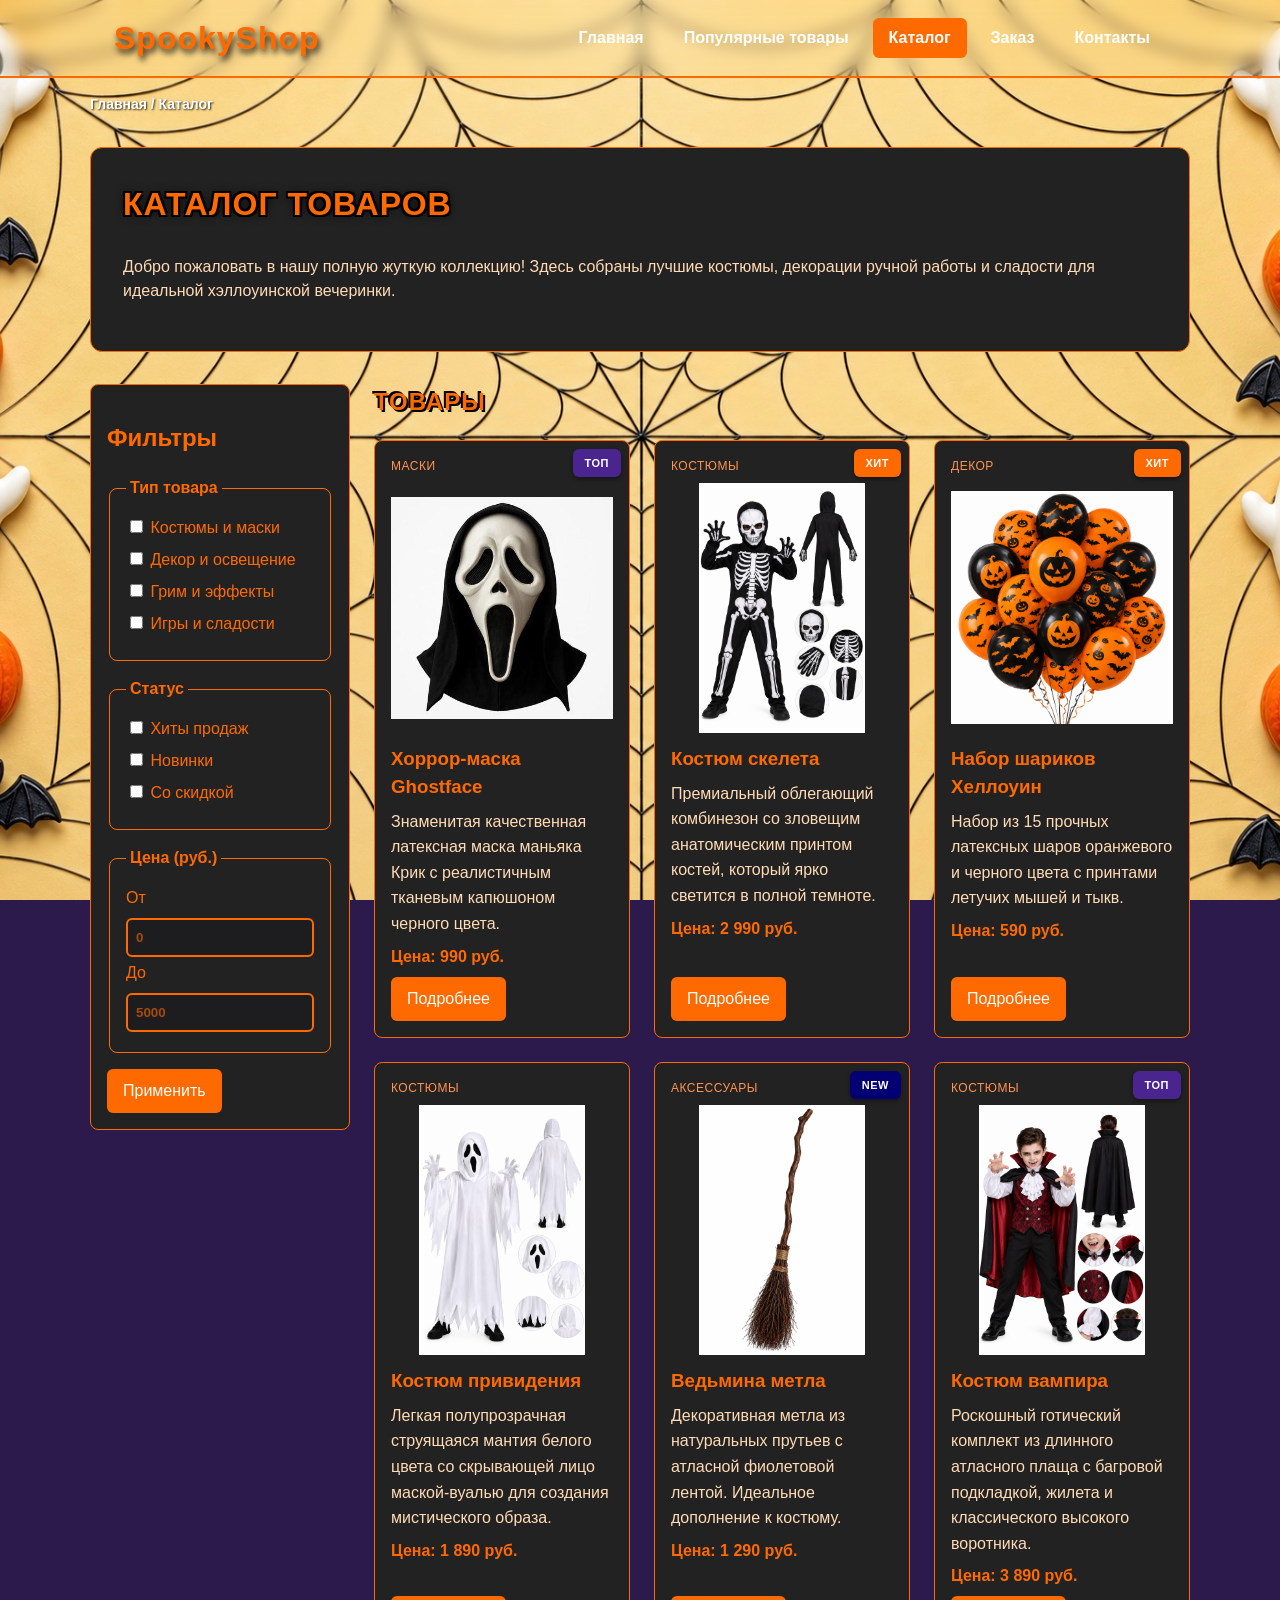
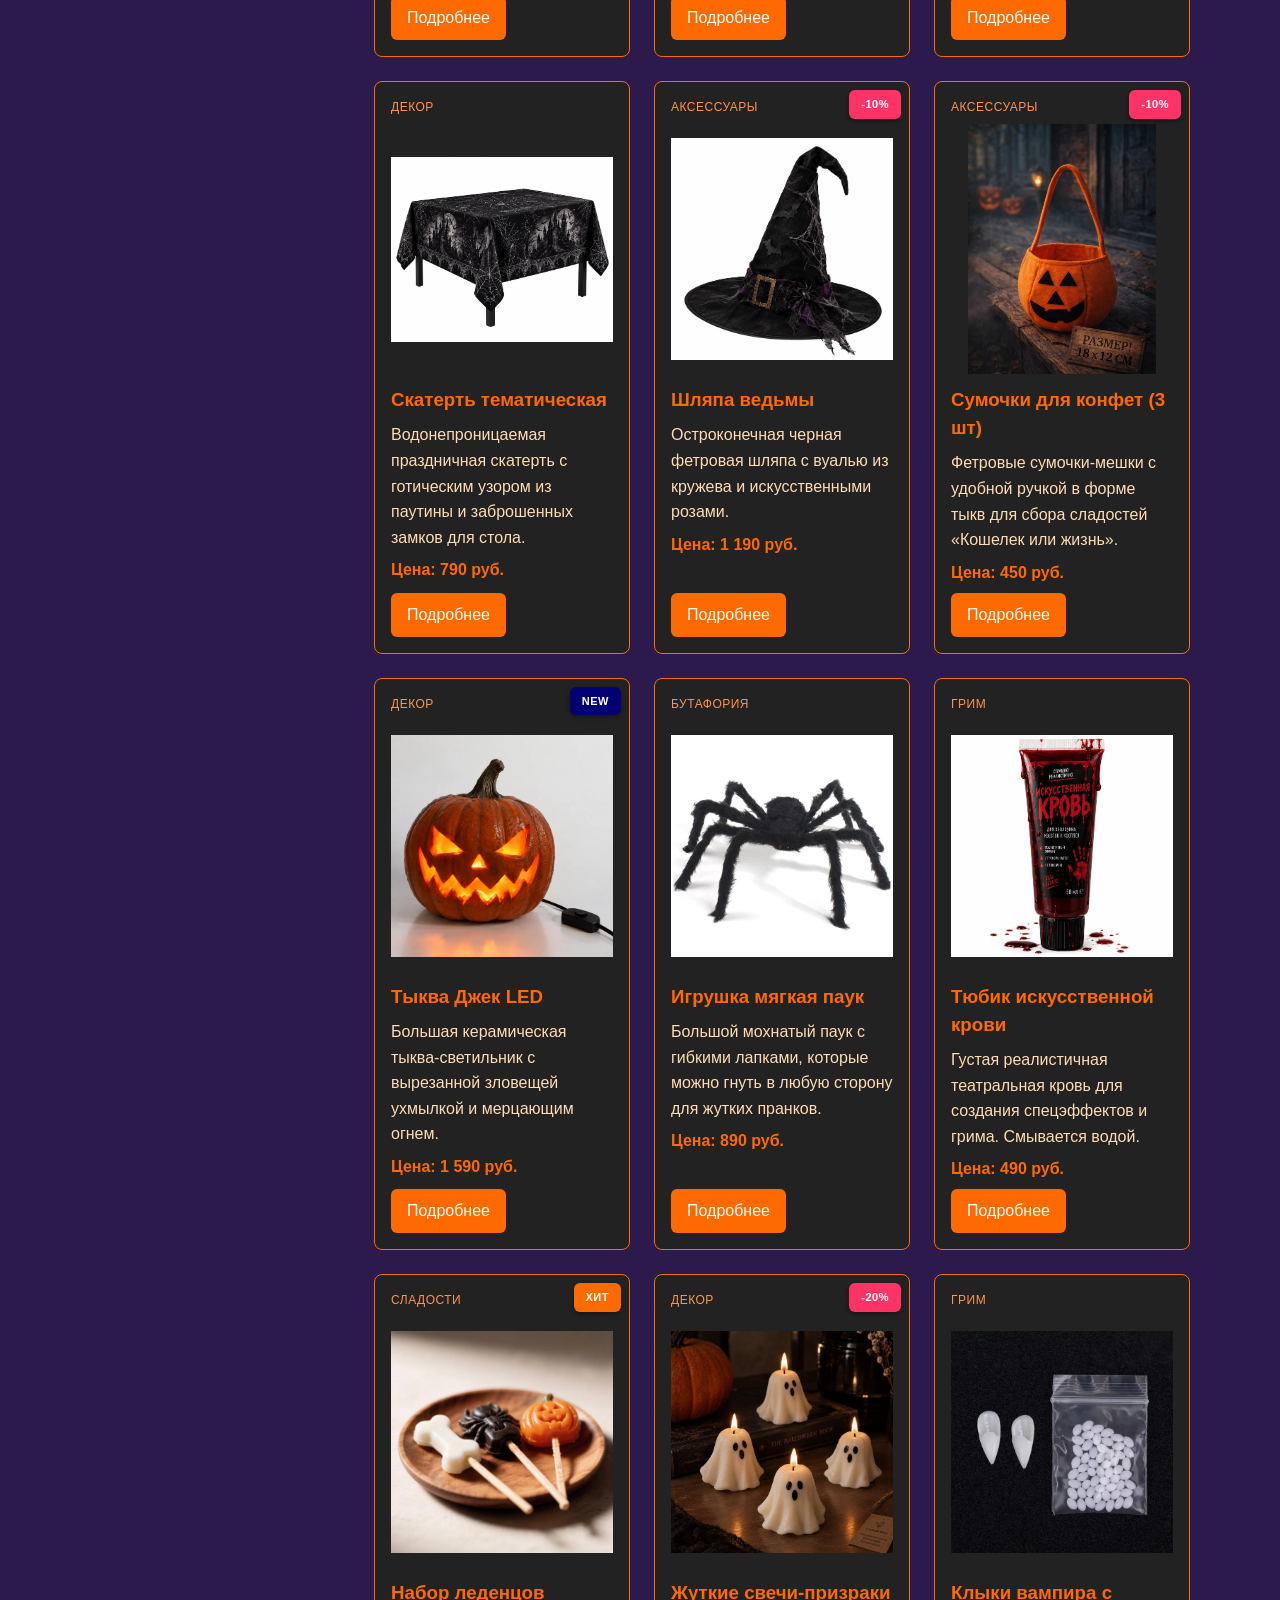
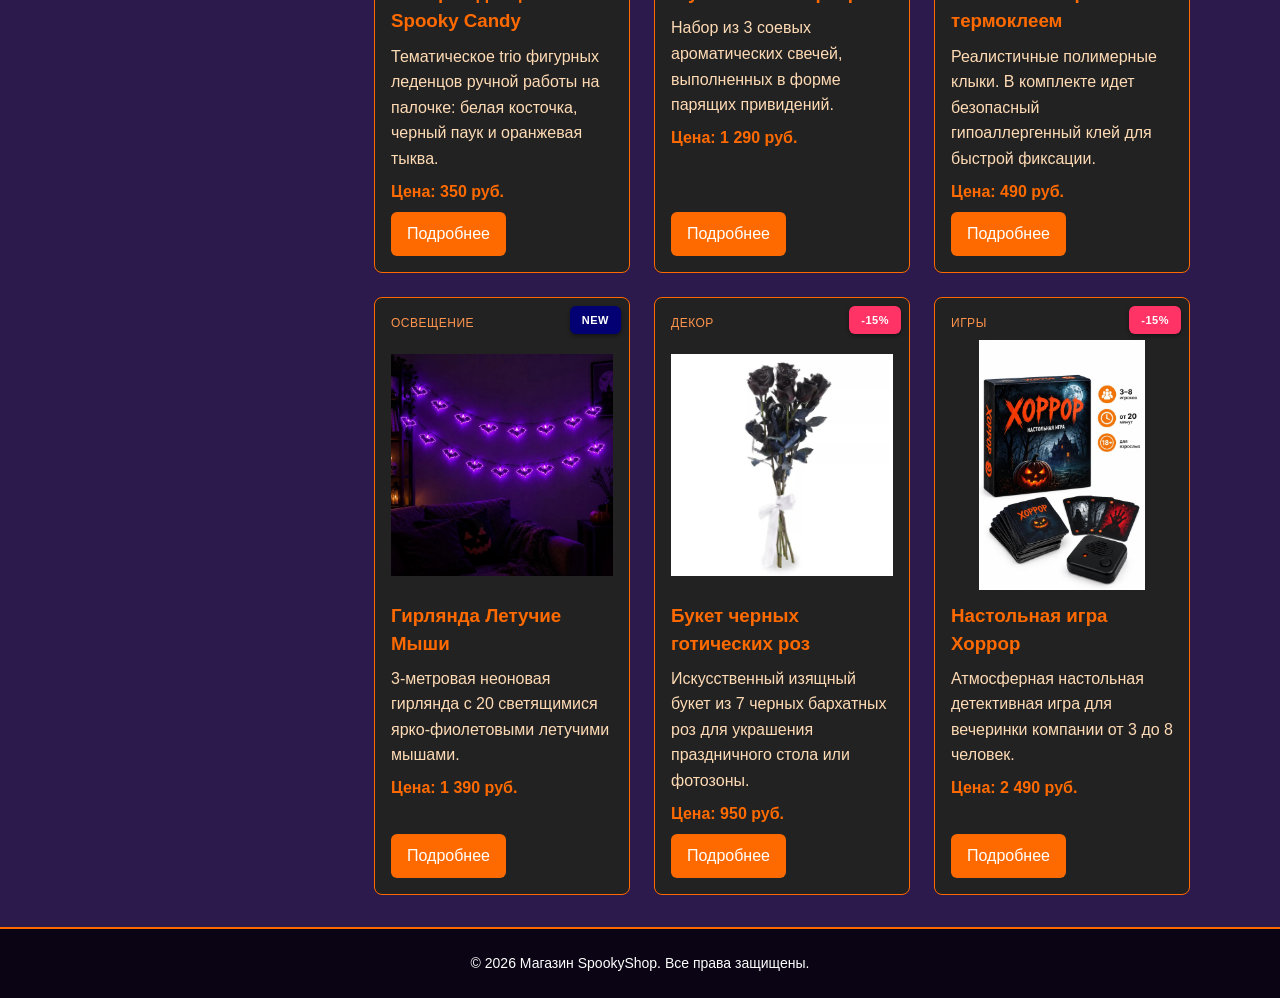
==== commit 8e7d4659: "Add files via upload" ====
--- a/catalog.html
+++ b/catalog.html
@@ -10,6 +10,7 @@
   <meta property="og:image" content="https://github.io">
   <title>Каталог — SpookyShop</title>
   <link rel="stylesheet" href="css/style.css">
+  <script src="js/main.js" defer></script>
 </head>
 <body>
 
@@ -25,7 +26,6 @@
           <li class="site-nav__item"><a class="site-nav__link" href="contacts.html">Контакты</a></li>
         </ul>
       </nav>
-
     </div>
   </header>
 
@@ -35,53 +35,51 @@
       <span class="breadcrumbs__current">Каталог</span>
     </nav>
     
-    <section class="section" style="background-color: var(--color-surface-card); padding: var(--space-lg); border-radius: var(--radius-lg); border: 1px solid var(--color-border); margin-bottom: var(--space-xl);">
-      <h1 class="section__title" style="color: var(--color-primary); margin-top: 0;">КАТАЛОГ ТОВАРОВ</h1>
-      <p style="color: #ffdbb5; margin-bottom: 0; line-height: 1.6;">
+    <section class="section section--card">
+      <h1 class="section__title">Каталог товаров</h1>
+      <p class="section__text section__text--inline">
         Добро пожаловать в нашу полную жуткую коллекцию! Здесь собраны лучшие костюмы, декорации ручной работы и сладости для идеальной хэллоуинской вечеринки.
       </p>
     </section>
     
     <div class="catalog-layout">
-      <!-- Левая колонка: Расширенные фильтры -->
       <aside class="catalog-filters">
-        <h2 class="catalog-filters__title" style="color: var(--color-primary); font-size: 20px; margin-top: 0;">Фильтры</h2>
-        <form class="filters-form" action="#" method="get" style="color: #ffdbb5;">
-          
-          <fieldset class="filters-form__fieldset" style="border: 1px solid var(--color-border); margin-bottom: var(--space-md); padding: var(--space-md); border-radius: var(--radius-sm);">
-            <legend class="filters-form__legend" style="color: var(--color-primary); font-weight: 700; padding: 0 var(--space-xs);">Тип товара</legend>
-            <label class="filters-form__label" style="display: block; margin-top: var(--space-xs);"><input type="checkbox" name="type" value="costumes"> Костюмы и маски</label>
-            <label class="filters-form__label" style="display: block; margin-top: var(--space-xs);"><input type="checkbox" name="type" value="decor"> Декор и освещение</label>
-            <label class="filters-form__label" style="display: block; margin-top: var(--space-xs);"><input type="checkbox" name="type" value="makeup"> Грим и эффекты</label>
-            <label class="filters-form__label" style="display: block; margin-top: var(--space-xs);"><input type="checkbox" name="type" value="sweets"> Игры и сладости</label>
+        <h2 class="catalog-filters__title">Фильтры</h2>
+        <form class="filters-form" action="#" method="get">
+          
+          <fieldset class="filters-form__fieldset">
+            <legend class="filters-form__legend">Тип товара</legend>
+            <label class="filters-form__label"><input type="checkbox" name="type" value="costumes"> Костюмы и маски</label>
+            <label class="filters-form__label"><input type="checkbox" name="type" value="decor"> Декор и освещение</label>
+            <label class="filters-form__label"><input type="checkbox" name="type" value="makeup"> Грим и эффекты</label>
+            <label class="filters-form__label"><input type="checkbox" name="type" value="sweets"> Игры и сладости</label>
           </fieldset>
 
-          <fieldset class="filters-form__fieldset" style="border: 1px solid var(--color-border); margin-bottom: var(--space-md); padding: var(--space-md); border-radius: var(--radius-sm);">
-            <legend class="filters-form__legend" style="color: var(--color-primary); font-weight: 700; padding: 0 var(--space-xs);">Статус</legend>
-            <label class="filters-form__label" style="display: block; margin-top: var(--space-xs);"><input type="checkbox" name="status" value="hit"> Хиты продаж</label>
-            <label class="filters-form__label" style="display: block; margin-top: var(--space-xs);"><input type="checkbox" name="status" value="new"> Новинки</label>
-            <label class="filters-form__label" style="display: block; margin-top: var(--space-xs);"><input type="checkbox" name="status" value="discount"> Со скидкой</label>
+          <fieldset class="filters-form__fieldset">
+            <legend class="filters-form__legend">Статус</legend>
+            <label class="filters-form__label"><input type="checkbox" name="status" value="hit"> Хиты продаж</label>
+            <label class="filters-form__label"><input type="checkbox" name="status" value="new"> Новинки</label>
+            <label class="filters-form__label"><input type="checkbox" name="status" value="discount"> Со скидкой</label>
           </fieldset>
           
-          <fieldset class="filters-form__fieldset" style="border: 1px solid var(--color-border); margin-bottom: var(--space-md); padding: var(--space-md); border-radius: var(--radius-sm);">
-            <legend class="filters-form__legend" style="color: var(--color-primary); font-weight: 700; padding: 0 var(--space-xs);">Цена (руб.)</legend>
-            <label for="price-from" style="display:block; margin-top: var(--space-xs);">От</label>
-            <input class="filters-form__input" id="price-from" type="number" placeholder="0" style="background: #1a1a1a; color: #fff; border: 1px solid var(--color-border); padding: var(--space-xs); width: 100%; border-radius: var(--radius-sm);">
-            <label for="price-to" style="display:block; margin-top: var(--space-sm);">До</label>
-            <input class="filters-form__input" id="price-to" type="number" placeholder="5000" style="background: #1a1a1a; color: #fff; border: 1px solid var(--color-border); padding: var(--space-xs); width: 100%; border-radius: var(--radius-sm);">
+          <fieldset class="filters-form__fieldset">
+            <legend class="filters-form__legend">Цена (руб.)</legend>
+            <label class="filters-form__label" for="price-from">От</label>
+            <input class="filters-form__input" id="price-from" type="number" placeholder="0">
+            <label class="filters-form__label filters-form__label--spaced" for="price-to">До</label>
+            <input class="filters-form__input" id="price-to" type="number" placeholder="5000">
           </fieldset>
-          <button class="button button--primary" type="submit" style="width: 100%;">Применить</button>
+          <button class="button button--primary" type="submit">Применить</button>
         </form>
       </aside>
       
-      <!-- Правая колонка: Витрина из 18 товаров -->
       <section class="catalog-products">
-        <h2 class="catalog-products__title" style="display: none;">Товары</h2>
+        <h2 class="catalog-products__title">Товары</h2>
         <div class="products-grid">
           
           <!-- 1. Маска Крика -->
-          <article class="product-card product-card--vampire">
-            <span class="product-card__badge product-card__badge--hit">ТОП</span>
+          <article class="product-card">
+            <span class="product-card__badge product-card__badge--top">ТОП</span>
             <span class="product-card__category">Маски</span>
             <img class="product-card__image" src="images/scream.png" alt="Маска Крика">
             <h3 class="product-card__title">Хоррор-маска Ghostface</h3>
@@ -91,7 +89,7 @@
           </article>
 
           <!-- 2. Костюм скелета -->
-          <article class="product-card product-card--skeleton">
+          <article class="product-card">
             <span class="product-card__badge product-card__badge--hit">ХИТ</span>
             <span class="product-card__category">Костюмы</span>
             <img class="product-card__image" src="images/skeleton.png" alt="Костюм скелета">
@@ -102,7 +100,7 @@
           </article>
 
           <!-- 3. Набор шариков Хеллоуин -->
-          <article class="product-card product-card--pumpkin">
+          <article class="product-card">
             <span class="product-card__badge product-card__badge--hit">ХИТ</span>
             <span class="product-card__category">Декор</span>
             <img class="product-card__image" src="images/balloon.png" alt="Набор шариков Хеллоуин">
@@ -113,7 +111,7 @@
           </article>
 
           <!-- 4. Костюм привидения -->
-          <article class="product-card product-card--ghost">
+          <article class="product-card">
             <span class="product-card__category">Костюмы</span>
             <img class="product-card__image" src="images/ghost.png" alt="Костюм привидения">
             <h3 class="product-card__title">Костюм привидения</h3>
@@ -123,8 +121,8 @@
           </article>
 
           <!-- 5. Ведьмина метла -->
-          <article class="product-card product-card--witch">
-            <span class="product-card__badge product-card__badge--hit">NEW</span>
+          <article class="product-card">
+            <span class="product-card__badge product-card__badge--new">NEW</span>
             <span class="product-card__category">Аксессуары</span>
             <img class="product-card__image" src="images/broom.png" alt="Ведьмина метла">
             <h3 class="product-card__title">Ведьмина метла</h3>
@@ -134,8 +132,8 @@
           </article>
           
           <!-- 6. Костюм вампира -->
-          <article class="product-card product-card--vampire">
-            <span class="product-card__badge product-card__badge--hit">ТОП</span>
+          <article class="product-card">
+            <span class="product-card__badge product-card__badge--top">ТОП</span>
             <span class="product-card__category">Костюмы</span>
             <img class="product-card__image" src="images/vampire.png" alt="Костюм вампира">
             <h3 class="product-card__title">Костюм вампира</h3>
@@ -145,7 +143,7 @@
           </article>
 
           <!-- 7. Скатерть тематическая -->
-          <article class="product-card product-card--witch">
+          <article class="product-card">
             <span class="product-card__category">Декор</span>
             <img class="product-card__image" src="images/tablecloth.png" alt="Скатерть тематическая">
             <h3 class="product-card__title">Скатерть тематическая</h3>
@@ -155,7 +153,7 @@
           </article>
 
           <!-- 8. Шляпа ведьмы -->
-          <article class="product-card product-card--witch">
+          <article class="product-card">
             <span class="product-card__badge product-card__badge--discount">-10%</span>
             <span class="product-card__category">Аксессуары</span>
             <img class="product-card__image" src="images/witch.png" alt="Шляпа ведьмы">
@@ -166,7 +164,7 @@
           </article>
 
           <!-- 9. Сумочки для конфет -->
-          <article class="product-card product-card--pumpkin">
+          <article class="product-card">
             <span class="product-card__badge product-card__badge--discount">-10%</span>
             <span class="product-card__category">Аксессуары</span>
             <img class="product-card__image" src="images/bag.png" alt="Сумочки для конфет">
@@ -177,8 +175,8 @@
           </article>
 
           <!-- 10. Тыква Джек LED -->
-          <article class="product-card product-card--pumpkin">
-            <span class="product-card__badge product-card__badge--hit">NEW</span>
+          <article class="product-card">
+            <span class="product-card__badge product-card__badge--new">NEW</span>
             <span class="product-card__category">Декор</span>
             <img class="product-card__image" src="images/pumpkin.png" alt="Тыква Джек">
             <h3 class="product-card__title">Тыква Джек LED</h3>
@@ -188,7 +186,7 @@
           </article>
 
           <!-- 11. Игрушка мягкая паук -->
-          <article class="product-card product-card--garland">
+          <article class="product-card">
             <span class="product-card__category">Бутафория</span>
             <img class="product-card__image" src="images/spider.png" alt="Игрушка мягкая паук">
             <h3 class="product-card__title">Игрушка мягкая паук</h3>
@@ -198,7 +196,7 @@
           </article>
 
           <!-- 12. Тюбик искусственной крови -->
-          <article class="product-card product-card--blood">
+          <article class="product-card">
             <span class="product-card__category">Грим</span>
             <img class="product-card__image" src="images/blood.png" alt="Искусственная кровь">
             <h3 class="product-card__title">Тюбик искусственной крови</h3>
@@ -208,7 +206,7 @@
           </article>
 
           <!-- 13. Набор леденцов -->
-          <article class="product-card product-card--blood">
+          <article class="product-card">
             <span class="product-card__badge product-card__badge--hit">ХИТ</span>
             <span class="product-card__category">Сладости</span>
             <img class="product-card__image" src="images/candy.png" alt="Набор леденцов">
@@ -219,7 +217,7 @@
           </article>
 
           <!-- 14. Жуткие свечи-призраки -->
-          <article class="product-card product-card--candles">
+          <article class="product-card">
             <span class="product-card__badge product-card__badge--discount">-20%</span>
             <span class="product-card__category">Декор</span>
             <img class="product-card__image" src="images/candle.png" alt="Свечи-призраки">
@@ -230,7 +228,7 @@
           </article>
 
           <!-- 15. Клыки вампира -->
-          <article class="product-card product-card--vampire">
+          <article class="product-card">
             <span class="product-card__category">Грим</span>
             <img class="product-card__image" src="images/fangs.png" alt="Клыки вампира">
             <h3 class="product-card__title">Клыки вампира с термоклеем</h3>
@@ -239,9 +237,9 @@
             <a class="button button--primary product-card__button" href="product.html">Подробнее</a>
           </article>
 
-          <!-- 16. Гирлянда Летучие Мыши -->
-          <article class="product-card product-card--garland">
-            <span class="product-card__badge product-card__badge--hit">NEW</span>
+          <!-- 16. ...Гирлянда Летучие Мыши -->
+          <article class="product-card">
+            <span class="product-card__badge product-card__badge--new">NEW</span>
             <span class="product-card__category">Освещение</span>
             <img class="product-card__image" src="images/garland.png" alt="Гирлянда Летучие Мыши">
             <h3 class="product-card__title">Гирлянда Летучие Мыши</h3>
@@ -251,7 +249,7 @@
           </article>
 
           <!-- 17. Букет черных готических роз -->
-          <article class="product-card product-card--witch">
+          <article class="product-card">
             <span class="product-card__badge product-card__badge--discount">-15%</span>
             <span class="product-card__category">Декор</span>
             <img class="product-card__image" src="images/roses.png" alt="Черные розы">
@@ -262,7 +260,7 @@
           </article>
 
           <!-- 18. Настольная игра Хоррор -->
-          <article class="product-card product-card--game">
+          <article class="product-card">
             <span class="product-card__badge product-card__badge--discount">-15%</span>
             <span class="product-card__category">Игры</span>
             <img class="product-card__image" src="images/game.png" alt="Настольная игра Хоррор">
@@ -276,10 +274,9 @@
     </div>
   </main>
 
-  <footer class="site-footer" style="padding: var(--space-xl) var(--space-lg); margin-top: var(--space-xl);">
-    <div style="max-width: var(--container-width); margin: 0 auto; text-align: center;">
-      <p style="margin: 0 0 var(--space-sm); font-weight: 700;">&copy; 2026 Магазин SpookyShop. Все права защищены.</p>
-      <p style="margin: 0; color: #ffdbb5; font-size: 14px;">Разработчик: Захаркина Наталья Дмитриевна | Группа: ЭФБО-04-25</p>
+  <footer class="site-footer">
+    <div class="site-footer__inner">
+      <p class="site-footer__copy">&copy; 2026 Магазин SpookyShop. Все права защищены.</p>
     </div>
   </footer>
 
--- a/css/style.css
+++ b/css/style.css
@@ -1,20 +1,19 @@
-/* 1. Переменные проекта (Дизайн-токены) */
 :root {
-  --color-bg: #2d1a4d; 
-  --color-text: #ff6a00; 
-  --color-muted: #ff944d; 
-  --color-primary: #ff6a00; 
-  --color-primary-dark: #cc5200; 
-  --color-border: #ff6a00; 
+  --color-bg: #2d1a4d;
+  --color-text: #ff6a00;
+  --color-muted: #ff944d;
+  --color-primary: #ff6a00;
+  --color-primary-dark: #cc5200;
+  --color-border: #ff6a00;
   --color-border-input: #ff6a00;
-  --color-surface: #0a0414; 
-  --color-surface-card: #222222; 
-  --color-surface-accent: #222222; 
-  --color-surface-aside: #222222; 
+  --color-surface: #0a0414;
+  --color-surface-card: #222222;
+  --color-surface-accent: #222222;
+  --color-surface-aside: #222222;
   --color-danger: #ff3366;
   --color-success: #00ff66;
   --color-success-bg: rgba(0, 255, 102, 0.1);
-  --color-white: #ffffff; 
+  --color-white: #ffffff;
 
   --space-xs: 4px;
   --space-sm: 8px;
@@ -29,33 +28,35 @@
   --container-width: 1100px;
 }
 
-/* 2. Базовые стили (Глобальные правила) */
+/* 2. БАЗОВЫЕ СТИЛИ И ГЛОБАЛЬНЫЕ СБРОСЫ */
+* {
+  box-sizing: border-box;
+}
+
 body {
   margin: 0;
   font-family: Arial, sans-serif;
   line-height: 1.5;
   color: var(--color-text);
   background-color: var(--color-bg);
-  
   background-image: url('../images/fon.png');
-  
   background-size: cover;
-  
   background-repeat: no-repeat;
-
   background-attachment: fixed;
-  
   background-position: center;
 }
 
-/* Делаем контентную оболочку прозрачной, чтобы проявились привидения с фона */
 header,
 main,
 footer {
   background-color: transparent !important;
 }
 
-/* 3. Общие элементы интерфейса (Блок БЭМ: button) */
+html {
+  scroll-behavior: smooth;
+}
+
+/* 3. ОБЩИЕ ЭЛЕМЕНТЫ ИНТЕРФЕЙСА (Блок БЭМ: button) */
 .button {
   display: inline-block;
   padding: 10px var(--space-md);
@@ -99,27 +100,28 @@
   cursor: not-allowed;
 }
 
-/* 4. Компоненты страницы (Блоки БЭМ) — Исправлено под дизайн SpookyShop */
+/* 4. КОМПОНЕНТЫ СТРАНИЦЫ (Блоки БЭМ) */
 
 /* Блок шапки сайта */
 .site-header {
-  background-color: rgba(10, 4, 20, 0.95); 
+  background-color: rgba(10, 4, 20, 0.95);
   backdrop-filter: blur(8px);
   border-bottom: 2px solid var(--color-primary);
   position: sticky;
   top: 0;
   z-index: 100;
-  padding: 10px 0; 
+  padding: 10px 0;
 }
 
 .site-header__inner {
   max-width: var(--container-width);
   margin: 0 auto;
-  padding: 0 var(--space-lg); 
-  display: flex; 
-  justify-content: space-between; 
-  align-items: center; 
-}
+  padding: 0 var(--space-lg);
+  display: flex;
+  justify-content: space-between;
+  align-items: center;
+}
+
 .site-header__logo {
   font-weight: 700;
   color: var(--color-primary);
@@ -127,19 +129,17 @@
   font-size: 32px;
   letter-spacing: 1px;
   padding: var(--space-xs) 0;
-  
- 
   text-shadow: 2px 4px 6px rgba(0, 0, 0, 0.9);
 }
 
 /* Блок навигации */
 .site-nav__list {
-  display: flex; 
+  display: flex;
   flex-wrap: wrap;
   align-items: center;
-  gap: var(--space-sm); 
+  gap: var(--space-sm);
   padding: 0;
-  margin: 0; 
+  margin: 0;
   list-style: none;
 }
 
@@ -154,7 +154,8 @@
   transition: background-color 0.2s ease, color 0.2s ease;
 }
 
-.site-nav__link:hover {
+.site-nav__link:hover,
+.site-nav__link--active {
   color: var(--color-white);
   background-color: var(--color-primary);
 }
@@ -164,39 +165,28 @@
   outline-offset: 3px;
 }
 
-.site-nav__link--active {
-  color: var(--color-white);
-  background-color: var(--color-primary);
-}
-
-/* Блок Hero (первый экран главной) */
 .hero {
   max-width: var(--container-width);
   margin: var(--space-xl) auto;
   padding: var(--space-xl) var(--space-lg);
-  
-  
   background: linear-gradient(135deg, #120524 0%, #250947 50%, #0d031a 100%);
-  
-  border: 1px solid var(--color-border); 
+  border: 1px solid var(--color-border);
   border-radius: var(--radius-lg);
-  color: var(--color-white); 
-  box-shadow: 0 0 25px rgba(255, 106, 0, 0.2); 
+  color: var(--color-white);
+  box-shadow: 0 0 25px rgba(255, 106, 0, 0.2);
   text-align: center;
 }
 
 .hero__title {
   margin-top: 0;
   font-size: 38px;
-  color: #ff6a00; /* Ярко-оранжевый цвет */
+  color: #ff6a00;
   text-transform: uppercase;
   letter-spacing: 1px;
-  
-
-  text-shadow: 
-    2px 2px 0px #000000, 
-    -2px -2px 0px #000000, 
-    2px -2px 0px #000000, 
+  text-shadow:
+    2px 2px 0px #000000,
+    -2px -2px 0px #000000,
+    2px -2px 0px #000000,
     -2px 2px 0px #000000,
     0 0 15px rgba(255, 106, 0, 0.6);
   margin-bottom: var(--space-md);
@@ -207,25 +197,34 @@
   margin: 0 auto var(--space-lg);
   font-size: 18px;
   line-height: 1.6;
-  color: #e2d7f5; 
-}
-
-/* Блок универсальной секции */
+  color: #e2d7f5;
+}
+
 .section {
   max-width: var(--container-width);
   margin: 0 auto var(--space-xl);
-  scroll-margin-top: 100px; 
+  scroll-margin-top: 100px;
+}
+
+.section--card {
+  background-color: var(--color-surface-card) !important;
+  padding: var(--space-xl) !important;
+  border-radius: var(--radius-lg) !important;
+  border: 1px solid var(--color-border) !important;
+  margin: var(--space-xl) auto !important;
+  box-sizing: border-box !important;
+  color: #ffdbb5;
 }
 
 .section__title {
   margin-top: 0;
-  color: var(--color-primary); 
-  text-shadow: 
-    2px 2px 0px #000000, 
-    -2px -2px 0px #000000, 
-    2px -2px 0px #000000, 
+  color: var(--color-primary);
+  text-shadow:
+    2px 2px 0px #000000,
+    -2px -2px 0px #000000,
+    2px -2px 0px #000000,
     -2px 2px 0px #000000,
-    0 0 10px rgba(0, 0, 0, 0.9); 
+    0 0 10px rgba(0, 0, 0, 0.9);
   font-size: 32px;
   text-transform: uppercase;
   letter-spacing: 1px;
@@ -251,9 +250,9 @@
   flex-direction: column;
   gap: var(--space-sm);
   padding: var(--space-md);
-  border: 1px solid var(--color-border); 
+  border: 1px solid var(--color-border);
   border-radius: var(--radius-md);
-  background-color: var(--color-surface-card); 
+  background-color: var(--color-surface-card);
   transition: border-color 0.2s ease, box-shadow 0.2s ease;
 }
 
@@ -262,7 +261,6 @@
   box-shadow: 0 0 15px rgba(255, 106, 0, 0.4);
 }
 
-/* Стилизация картинок внутри карточек товаров */
 .product-card__image {
   width: 100%;
   height: 250px;
@@ -277,23 +275,34 @@
   position: absolute;
   top: var(--space-sm);
   right: var(--space-sm);
-  padding: var(--space-xs) var(--space-sm);
-  font-size: 12px;
+  padding: 6px 12px;
+  font-size: 11px;
   font-weight: 700;
-  color: var(--color-white);
+  color: var(--color-white) !important;
   border-radius: var(--radius-sm);
   z-index: 1;
+  text-transform: uppercase;
+  letter-spacing: 0.5px;
+  border: none !important;
+  box-shadow: 0 2px 4px rgba(0, 0, 0, 0.4);
 }
 
 .product-card__badge--hit {
-  background-color: var(--color-primary);
+  background-color: var(--color-primary) !important;
+}
+
+.product-card__badge--top {
+  background-color: #4a248f !important;
+}
+
+.product-card__badge--new {
+  background-color: #020072 !important;
 }
 
 .product-card__badge--discount {
-  background-color: var(--color-danger);
-}
-
-/* Оформление категории товара */
+  background-color: var(--color-danger) !important;
+}
+
 .product-card__category {
   font-size: 12px;
   color: var(--color-muted);
@@ -308,8 +317,8 @@
 
 .product-card__description {
   margin: 0;
-  color: #ffdbb5; 
-  text-align: left; 
+  color: #ffdbb5;
+  text-align: left;
   line-height: 1.6;
 }
 
@@ -327,11 +336,11 @@
 /* Блок хлебных крошек */
 .breadcrumbs {
   max-width: var(--container-width);
-  margin: var(--space-md) auto; 
+  margin: var(--space-md) auto;
   font-size: 14px;
-  font-weight: 700; 
-  color: #ffffff; 
-  text-shadow: 1px 1px 2px rgba(0, 0, 0, 0.8); 
+  font-weight: 700;
+  color: #ffffff;
+  text-shadow: 1px 1px 2px rgba(0, 0, 0, 0.8);
 }
 
 .breadcrumbs__link {
@@ -341,26 +350,37 @@
 }
 
 .breadcrumbs__link:hover {
-  color: var(--color-primary); 
+  color: var(--color-primary);
   text-decoration: underline;
 }
 
 .breadcrumbs__current::before {
   content: " / ";
-  color: #ffffff; 
+  color: #ffffff;
   text-shadow: 1px 1px 2px rgba(0, 0, 0, 0.8);
 }
 
 /* Блок боковой панели */
 .aside-info {
   max-width: var(--container-width);
-  margin: var(--space-xl) auto; 
+  margin: var(--space-xl) auto;
   padding: var(--space-lg);
   border-left: 4px solid var(--color-primary);
   background-color: var(--color-surface-card);
   border-radius: 0 var(--radius-lg) var(--radius-lg) 0;
 }
 
+.aside-info__link {
+  color: var(--color-primary) !important;
+  text-decoration: underline !important;
+  font-weight: 700;
+  transition: color 0.2s ease;
+}
+
+.aside-info__link:hover {
+  color: var(--color-white) !important;
+}
+
 .aside-info__title {
   margin-top: 0;
   color: var(--color-primary);
@@ -368,7 +388,7 @@
 
 .aside-info__text {
   margin: 0;
-  color: #ffdbb5; 
+  color: #ffdbb5;
   line-height: 1.6;
 }
 
@@ -376,8 +396,163 @@
 .site-footer {
   background-color: var(--color-surface) !important; 
   border-top: 2px solid var(--color-primary); 
-  color: var(--color-primary);
+  color: var(--color-white) !important;
   text-align: center;
+  padding: var(--space-lg) 0;
+  font-size: 14px;
+}
+
+.site-footer__copy {
+  color: var(--color-white) !important;
+  margin: 0 !important;
+}
+
+/* 5. СТРАНИЦА ОДНОГО ТОВАРА И ТАБЛИЦЫ (product.html) */
+.product-detail {
+  display: grid !important;
+  grid-template-columns: 400px 1fr !important;
+  gap: var(--space-xl) !important;
+  align-items: start !important;
+  margin-bottom: var(--space-xl) !important;
+}
+
+.product-detail__image-wrapper {
+  background-color: #1a1a1a !important;
+  padding: var(--space-md) !important;
+  border-radius: var(--radius-md) !important;
+  border: 1px solid var(--color-border) !important;
+  box-sizing: border-box !important;
+  width: 100% !important;
+}
+
+.product-detail__image {
+  width: 100% !important;
+  height: auto !important;
+  display: block !important;
+  border-radius: var(--radius-sm) !important;
+}
+
+.product-detail__info {
+  color: #ffdbb5 !important;
+  text-align: left !important;
+}
+
+.product-detail__title {
+  color: var(--color-primary) !important;
+  margin-top: 0 !important;
+  font-size: 36px;
+  text-transform: uppercase;
+}
+
+.product-detail__description {
+  line-height: 1.6 !important;
+  font-size: 16px;
+  margin-bottom: var(--space-lg) !important;
+}
+
+.product-detail__price {
+  font-size: 24px !important;
+  font-weight: 700;
+  color: var(--color-primary) !important;
+  margin-bottom: var(--space-lg) !important;
+}
+
+.product-detail__button {
+  padding: 14px 40px !important;
+}
+
+.product-detail__specs {
+  margin-top: var(--space-xl) !important;
+  border-top: 1px solid var(--color-border) !important;
+  padding-top: var(--space-xl) !important;
+}
+
+.product-detail__specs-title {
+  color: var(--color-primary) !important;
+  text-transform: uppercase;
+  font-size: 20px;
+}
+
+.product-table {
+  width: 100%;
+  margin: var(--space-lg) auto;
+  border-collapse: collapse;
+  font-size: 16px;
+}
+
+.product-table__th,
+.product-table__td {
+  padding: 12px var(--space-md);
+  text-align: left;
+  border-bottom: 1px solid var(--color-border);
+}
+
+.product-table__th {
+  background-color: var(--color-surface-aside);
+  font-weight: 700;
+  color: var(--color-text);
+}
+
+.product-table__row:hover {
+  background-color: var(--color-surface-accent);
+}
+
+/* 6. СТРАНИЦА КАТАЛОГА С ФИЛЬТРАМИ (catalog.html) */
+.catalog-layout {
+  max-width: var(--container-width);
+  margin: 0 auto var(--space-xl);
+  display: grid;
+  grid-template-columns: 260px 1fr;
+  grid-template-areas: "filters products";
+  gap: var(--space-lg);
+  align-items: start;
+}
+
+.catalog-filters {
+  grid-area: filters;
+  padding: var(--space-md);
+  border: 1px solid var(--color-border);
+  border-radius: var(--radius-md);
+  background-color: var(--color-surface-card);
+}
+
+/* Правая колонка с товарами */
+.catalog-products {
+  grid-area: products;
+  display: flex !important;
+  flex-direction: column !important;
+  gap: var(--space-md) !important;
+}
+
+/* 🌟 ИСПРАВЛЕНИЕ ЗАГОЛОВКА: Выравнивание на уровне "Фильтры" и высокая выразительность */
+.catalog-products__title {
+  color: var(--color-primary) !important; /* Фирменный яркий оранжевый цвет */
+  margin-top: 0 !important; /* Обнуляем верхний отступ, чтобы встать ровно на уровне "Фильтры" */
+  margin-bottom: var(--space-xs) !important;
+  font-size: 24px !important; /* Крупный, выразительный размер (как у левого заголовка) */
+  text-transform: uppercase !important; /* Все буквы заглавные */
+  letter-spacing: 1px !important;
+  text-shadow: 2px 2px 0px #000000, -2px -2px 0px #000000; /* Черная тень, чтобы надпись не терялась на паутине */
+  text-align: left !important; /* Строгое выравнивание по левому краю своей колонки */
+}
+
+.catalog-products {
+  grid-area: products;
+}
+
+/* Перекрашиваем внутренние белые рамки в оранжевый цвет и закругляем углы */
+.filters-form__fieldset {
+  border: 1px solid var(--color-border) !important;
+  border-radius: var(--radius-md) !important; /* Красивое скругление рамок подгрупп */
+  padding: var(--space-md) !important;
+  margin-bottom: var(--space-md) !important;
+}
+
+/* Перекрашиваем текст надписей (Тип товара, Статус, Цена) в оранжевый цвет */
+.filters-form__legend {
+  color: var(--color-primary) !important;
+  font-weight: 700 !important;
+  padding: 0 var(--space-xs) !important; /* Безопасные боковые поля вокруг текста */
 }
 
 .filters-form__label {
@@ -386,32 +561,34 @@
 }
 
 .filters-form__input {
-  width: 100%;
-  padding: 8px 10px;
-  border: 1px solid var(--color-border);
-  border-radius: var(--radius-sm);
-  font: inherit;
-}
-
-/* Блок модального окна */
-.order-dialog {
-  width: min(100% - 32px, 560px);
-  padding: var(--space-lg);
-  border: none;
-  border-radius: var(--radius-lg);
-}
-
-.order-dialog::backdrop {
-  background-color: rgba(0, 0, 0, 0.5);
-}
-
-.order-dialog__title {
-  margin-top: 0;
-}
-
-/* Блок формы заказа */
-.order-form__field {
-/* Блок формы заказа */
+  background-color: #1d1c1f !important; /* Тёмный фон ячейки */
+  color: #ff6a00 !important; /* Оранжевый цвет вводимых цифр */
+  border: 2px solid var(--color-border) !important; /* Оранжевая хэллоуинская рамка */
+  padding: 10px var(--space-sm) !important;
+  border-radius: var(--radius-sm) !important; /* Скругление углов квадратов */
+  width: 100% !important;
+  margin-bottom: var(--space-xs) !important; /* Чуть уменьшили нижний отступ, чтобы не раздувать рамку */
+  font-weight: bold !important;
+}
+
+/* Настройка читаемости подсказок внутри оранжевых ячеек */
+.filters-form__input::placeholder {
+  color: rgba(255, 106, 0, 0.6) !important; /* Оранжевый полупрозрачный плейсхолдер */
+}
+
+/* Кнопка Применить — Растянута на всю ширину и опущенна ниже рамки цены */
+.filters-form__button {
+  width: 100% !important; /* Кнопка занимает всю ширину панели */
+  padding: 12px !important;
+  font-weight: 700 !important;
+  text-transform: uppercase !important;
+  margin-top: var(--space-lg) !important; /* Увеличили отступ (space-lg), чтобы кнопка опустилась ниже и не касалась рамки */
+  border-radius: var(--radius-sm) !important; /* Округлили края кнопки */
+  border: none !important;
+}
+
+
+/* 7. УНИВЕРСАЛЬНЫЕ ФОРМЫ И ТЕМНЫЕ ПОЛЯ (order.html / contacts.html */
 .order-form__field {
   margin-bottom: var(--space-md);
 }
@@ -424,15 +601,18 @@
 .order-form__input,
 .order-form__select,
 .order-form__textarea {
-  width: 100%;
-  padding: 10px 12px;
-  border: 1px solid var(--color-border-input);
-  border-radius: var(--radius-sm);
-  font: inherit;
-}
-
-.order-form__checkbox {
-  width: auto;
+  width: 100% !important;
+  box-sizing: border-box !important;
+  background-color: #1d1c1f !important;
+  color: #ffffff !important;
+  border: 1px solid var(--color-border) !important;
+  padding: 12px var(--space-md) !important;
+  border-radius: var(--radius-sm) !important;
+  font: inherit !important;
+}
+
+.order-form__textarea {
+  resize: vertical;
 }
 
 .order-form__help {
@@ -444,7 +624,7 @@
 .order-form__input:hover,
 .order-form__select:hover,
 .order-form__textarea:hover {
-  border-color: var(--color-primary);
+  border-color: #ffffff !important;
 }
 
 .order-form__input:focus-visible,
@@ -460,21 +640,49 @@
   margin-top: var(--space-lg);
 }
 
-/* Глобальные состояния и эффекты */
-html {
-  scroll-behavior: smooth;
-}
-
-:target {
-  outline: 2px dashed var(--color-primary);
-  outline-offset: 4px;
+.order-form__input[type="date"],
+.order-form__select {
+  color-scheme: dark !important;
+}
+
+.order-form__input::placeholder,
+.order-form__textarea::placeholder {
+  color: rgba(255, 255, 255, 0.5) !important;
+}
+
+/* Выравнивание галочки и текста согласия в одну ровную строчку */
+.order-form__field-checkbox {
+  display: flex !important;
+  flex-direction: row !important;
+  align-items: center !important;
+  justify-content: flex-start !important;
+  gap: 12px !important;
+  margin: var(--space-sm) 0 var(--space-md) 0 !important;
+  width: 100% !important;
+  color: #ffdbb5 !important;
+}
+
+.order-form__checkbox {
+  width: 18px !important;
+  height: 18px !important;
+  margin: 0 !important;
+  flex-shrink: 0 !important;
+  cursor: pointer !important;
+}
+
+.order-form__field-checkbox .order-form__label {
+  display: inline-block !important;
+  width: auto !important;
+  margin: 0 !important;
+  font-size: 14px !important;
+  line-height: 1.4 !important;
+  cursor: pointer !important;
 }
 
 [aria-invalid="true"] {
   border-color: var(--color-danger);
 }
 
-/* Блок сообщения об успехе */
 .success-message {
   max-width: var(--container-width);
   margin: var(--space-lg) auto;
@@ -483,95 +691,127 @@
   background-color: var(--color-success-bg);
 }
 
-/* 6. Стили таблицы характеристик товара (Блок БЭМ: product-table) */
-.product-table {
-  width: 100%;
-  max-width: var(--container-width);
-  margin: var(--space-lg) auto;
-  border-collapse: collapse;
-  font-size: 16px;
-}
-
-.product-table__caption {
-  padding: var(--space-sm);
-  font-weight: 700;
-  font-size: 18px;
-  text-align: left;
-  color: var(--color-text);
-}
-
-.product-table__th,
-.product-table__td {
-  padding: 12px var(--space-md);
-  text-align: left;
-  border-bottom: 1px solid var(--color-border);
-}
-
-.product-table__th {
-  background-color: var(--color-surface-aside);
-  font-weight: 700;
-  color: var(--color-text);
-}
-
-.product-table__row:hover {
-  background-color: var(--color-surface-accent);
-}
-
-}
-/* Блок структуры страницы каталога */
-.catalog-layout {
-  max-width: var(--container-width);
-  margin: 0 auto var(--space-xl);
-  display: grid;
-  grid-template-columns: 260px 1fr; 
-  grid-template-areas: "filters products";
-  gap: var(--space-lg);
-  align-items: start;
-}
-
-.catalog-filters {
-  grid-area: filters;
-  padding: var(--space-md);
-  border: 1px solid var(--color-border);
-  border-radius: var(--radius-md);
-  background-color: var(--color-surface-card);
-}
-
-.catalog-products {
-  grid-area: products;
-}
-
-/* Исправление размеров полей в модальном окне заявки */
-.order-form input,
-.order-form select,
-.order-form textarea {
-  width: 100% !important;
-  box-sizing: border-box !important;
-  max-width: 100%;
-}
-
-/* Запрещаем полю комментария растягивать окно вбок */
-.order-form textarea {
-  resize: vertical;
-}
-
-/* Выравнивание галочки и текста согласия в одну строчку */
-.order-form__field--checkbox,
-.order-form__field-checkbox {
+/*8. СТРАНИЦА КОНТАКТОВ И ИНТЕРАКТИВНЫЕ ЯНДЕКС.КАРТЫ*/
+.section--card-compact {
+  background-color: var(--color-surface-card) !important;
+  padding: var(--space-lg) !important;
+  border-radius: var(--radius-lg) !important;
+  border: 1px solid var(--color-border) !important;
+  box-shadow: 0 4px 20px rgba(0, 0, 0, 0.6) !important;
+  margin: var(--space-xl) auto !important;
+}
+
+.section--card-compact .section__text,
+.section--card-compact .section__list--contacts {
+  color: #ffdbb5 !important;
+}
+
+.section--card-compact .section__list--contacts {
+  padding-left: 0 !important;
+  list-style-type: none !important;
+}
+
+/* Контейнер интерактивной карты по центру экрана */
+.map-container {
+  width: 540px !important;
+  height: 400px !important;
+  margin: 0 auto var(--space-xl) auto !important;
+  border-radius: var(--radius-md) !important;
+  overflow: hidden !important;
+  border: 1px solid var(--color-border) !important;
+  box-shadow: 0 4px 20px rgba(0, 0, 0, 0.5) !important;
+}
+
+/* . СТРАНИЦА КОНТАКТОВ И ИНТЕРАКТИВНЫЕ ЯНДЕКС.КАРТЫ */
+.section--card-compact {
+  background-color: var(--color-surface-card) !important;
+  padding: var(--space-lg) !important;
+  border-radius: var(--radius-lg) !important;
+  border: 1px solid var(--color-border) !important;
+  box-shadow: 0 4px 20px rgba(0, 0, 0, 0.6) !important;
+  margin: var(--space-xl) auto !important;
+}
+
+.section--card-compact .section__text,
+.section--card-compact .section__list--contacts {
+  color: #ffdbb5 !important;
+}
+
+.section--card-compact .section__list--contacts {
+  padding-left: 0 !important;
+  list-style-type: none !important;
+}
+
+/* Контейнер интерактивной карты по центру экрана */
+.map-container {
+  width: 540px !important;
+  height: 400px !important;
+  margin: 0 auto var(--space-xl) auto !important;
+  border-radius: var(--radius-md) !important;
+  overflow: hidden !important;
+  border: 1px solid var(--color-border) !important;
+  box-shadow: 0 4px 20px rgba(0, 0, 0, 0.5) !important;
+}
+
+/*10. КАСКАД СВЕТЛОГО МОДАЛЬНОГО ОКНА ДЛЯ СТРАНИЦЫ КОНТАКТОВ*/
+.order-dialog {
+  width: min(100% - 32px, 560px);
+  padding: var(--space-lg);
+  border: none;
+  border-radius: var(--radius-lg);
+}
+
+.order-dialog::backdrop {
+  background-color: rgba(0, 0, 0, 0.5);
+}
+
+.order-dialog--white {
+  background-color: #ffffff !important;
+  color: #000000 !important;
+  padding: 32px !important;
+  border-radius: 12px !important;
+  border: none !important;
+}
+
+.order-dialog__title--black {
+  color: #000000 !important;
+  margin: 0 0 24px 0 !important;
+  font-family: Arial, sans-serif !important;
+  font-size: 24px !important;
+  font-weight: 700 !important;
+}
+
+.order-form--modal-gap {
+  gap: 16px !important;
+}
+
+.order-form__label--black {
+  color: #000000 !important;
+  font-weight: 700 !important;
+  font-size: 14px !important;
+  margin-bottom: 8px !important;
+}
+
+.order-form__input--modal-white {
+  background-color: #ffffff !important;
+  color: #000000 !important;
+  border: 1px solid #cccccc !important;
+  padding: 12px !important;
+  border-radius: 6px !important;
+}
+
+.order-form__field-checkbox--modal-layout {
   display: flex !important;
   align-items: center !important;
-  justify-content: flex-start !important;
-  gap: var(--space-sm, 10px) !important;
-  margin-bottom: var(--space-md, 15px) !important;
-  color: #000000;
-}
-
-/* Убираем лишние внешние отступы у самой галочки, чтобы она не прыгала */
-.order-form__field--checkbox input,
-.order-form__field-checkbox input {
-  margin: 0 !important;
-  cursor: pointer;
-}
-
-
-
+  gap: 10px !important;
+  margin: 16px 0 24px 0 !important;
+}
+
+.order-form__label--modal-checkbox-black {
+  color: #000000 !important;
+  font-size: 14px !important;
+  cursor: pointer !important;
+  font-weight: 700 !important;
+  display: inline-block !important;
+}
+
